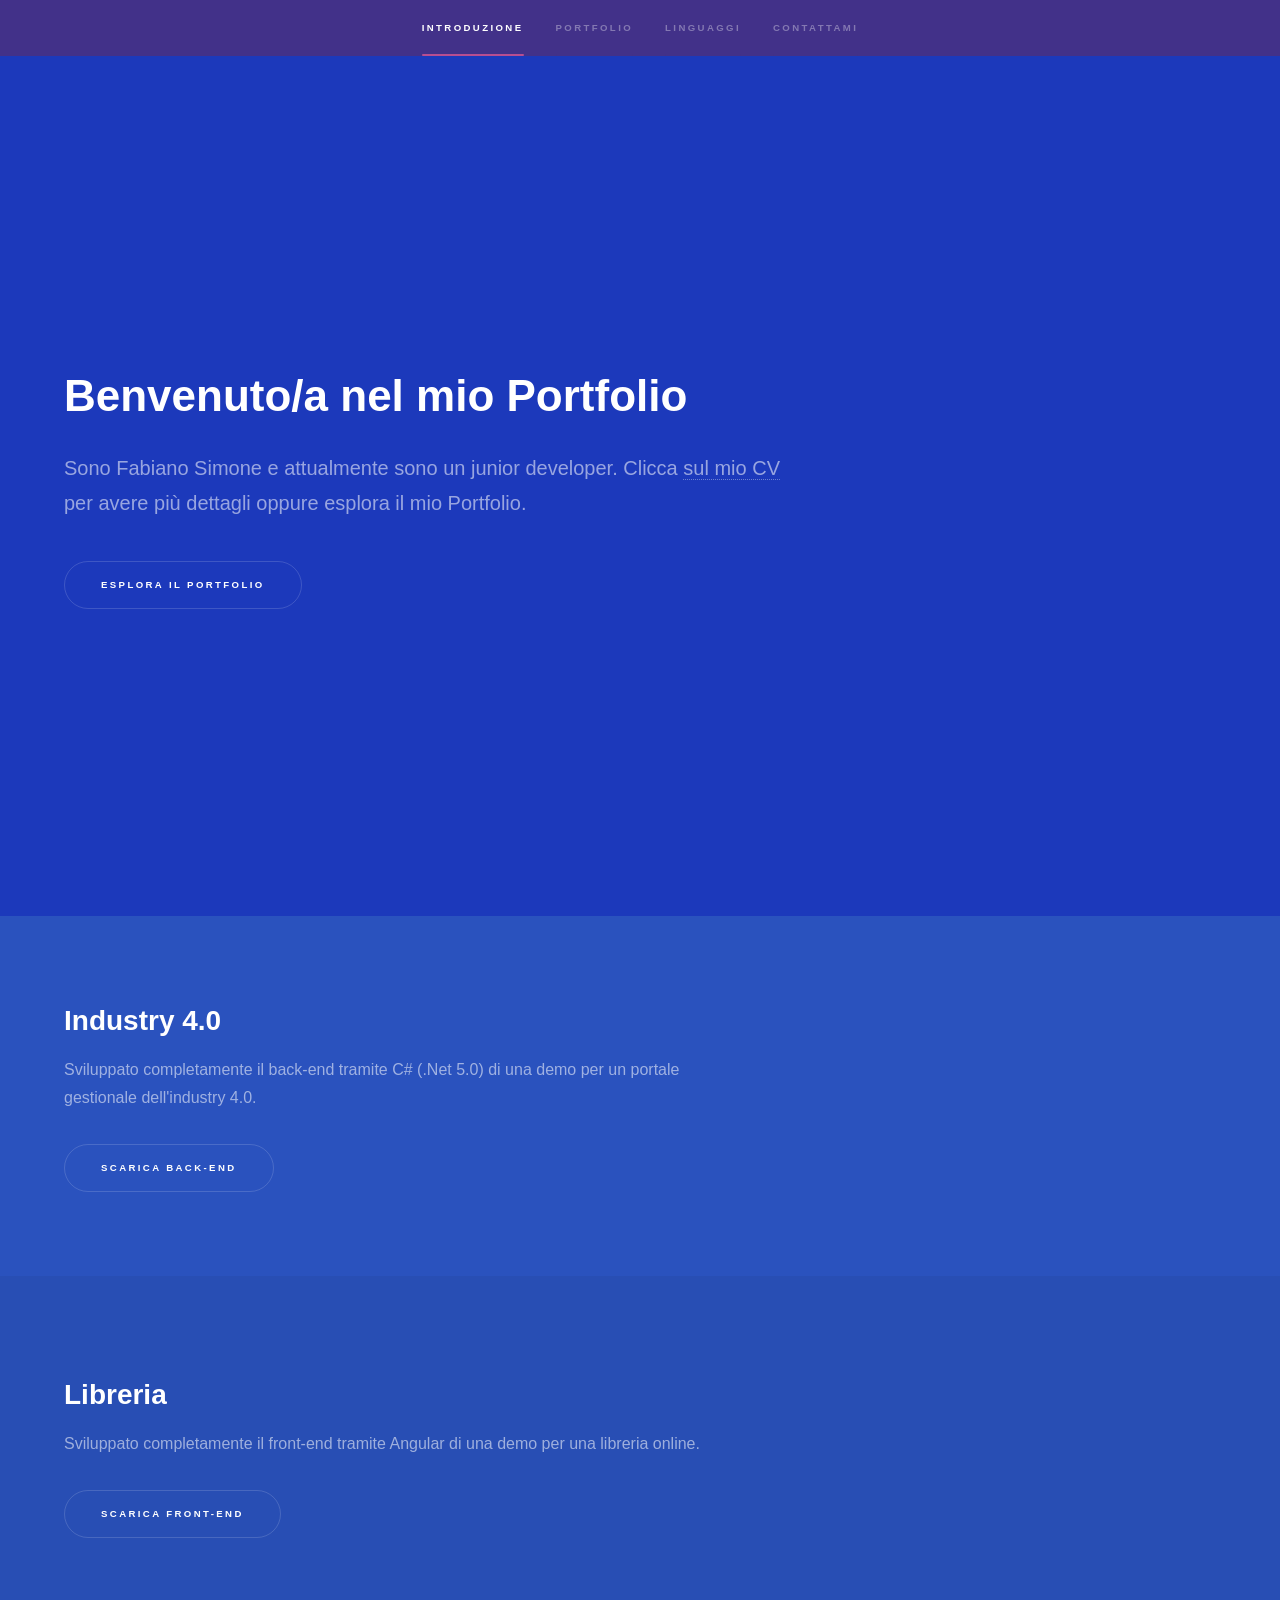
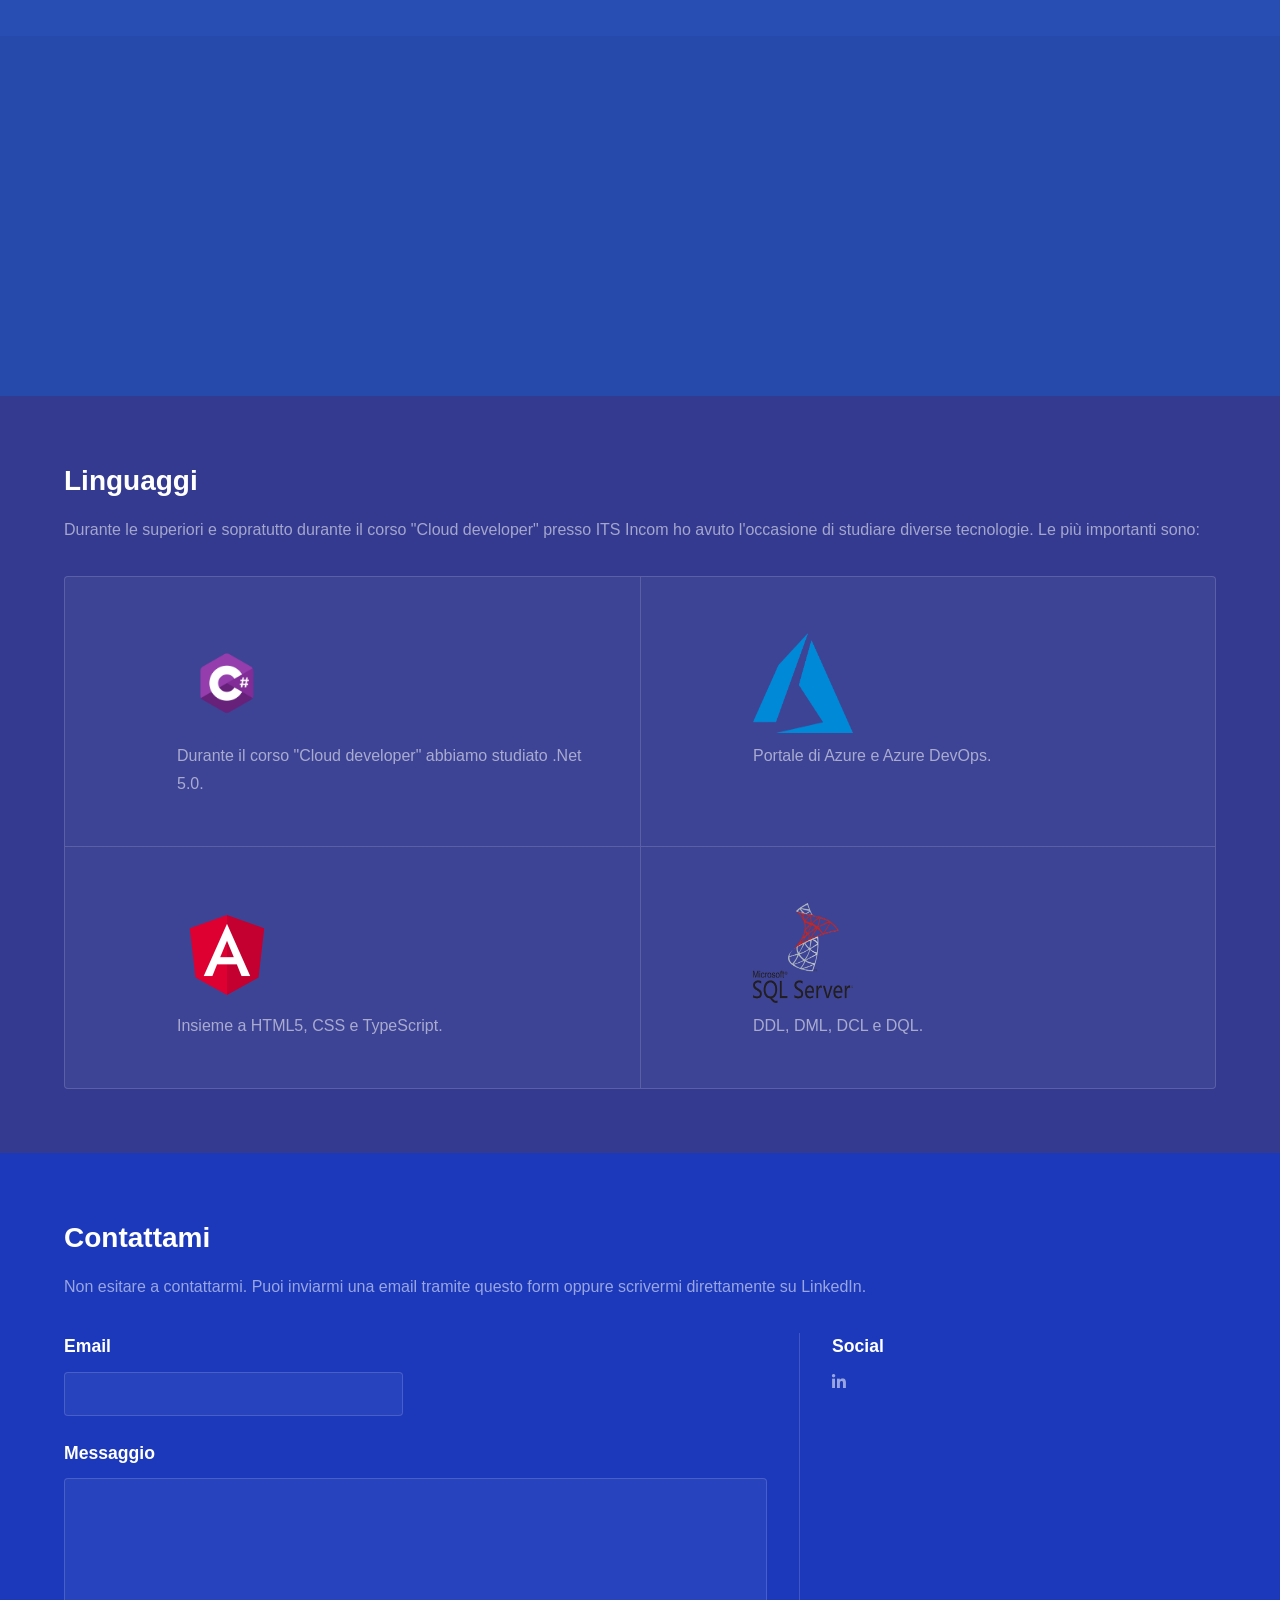
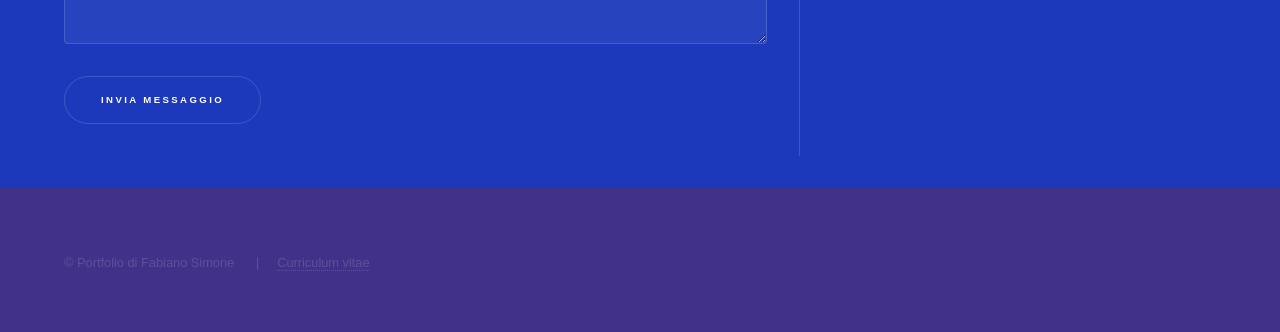
==== index.html @ 5aecdca7 "Caricati i progetti" ====
<!DOCTYPE HTML>

<html>
	<head>
		<title>Portfolio Fabiano Simone</title>
		<meta charset="utf-8" />
		<meta name="viewport" content="width=device-width, initial-scale=1, user-scalable=no" />
		<link rel="stylesheet" href="assets/css/main.css" />
		<noscript><link rel="stylesheet" href="assets/css/noscript.css" /></noscript>
	</head>
	<body class="is-preload">

		<!-- Sidebar -->
			<section id="sidebar">
				<div class="inner">
					<nav>
						<ul>
							<li><a href="#intro">Introduzione</a></li>
							<li><a href="#one">Portfolio</a></li>
							<li><a href="#two">Linguaggi</a></li>
							<li><a href="#three">Contattami</a></li>
						</ul>
					</nav>
				</div>
			</section>

		<!-- Wrapper -->
			<div id="wrapper">

				<!-- Intro -->
					<section id="intro" class="wrapper style1 fullscreen fade-up">
						<div class="inner">
							<h1>Benvenuto/a nel mio Portfolio</h1>
							<p> Sono Fabiano Simone e attualmente sono un junior developer.
								Clicca  <a target="_blank" href="assets/documents/Curriculum vitae - Portfolio.pdf">sul mio CV</a><br />
							per avere più dettagli oppure esplora il mio Portfolio.</p>
							<ul class="actions">
								<li><a href="#one" class="button scrolly">Esplora il Portfolio</a></li>
							</ul>
						</div>
					</section>

				<!-- One -->
					<section id="one" class="wrapper style2 spotlights">
						<section>
						 <!-- 	<a href="#" class="image"><img src="images/pic01.jpg" alt="" data-position="center center" /></a>  -->
							<div class="content">
								<div class="inner">
									<h2>Industry 4.0</h2>
									<p>Sviluppato completamente il back-end tramite C# (.Net 5.0) di una demo per un portale gestionale dell'industry 4.0.</p>
									<ul class="actions">
										<li><a href="assets/projects/Industry 4.0 - BE.zip" class="button">Scarica back-end</a></li>
									</ul>
								</div>
							</div>
						</section>

						<section>
						
							<div class="content">
								<div class="inner">
									<h2>Libreria</h2>
									<p>Sviluppato completamente il front-end tramite Angular di una demo per una libreria online.</p>
									<ul class="actions">
										<li><a href="assets/projects/Libreria 2.0 FE.zip" class="button">Scarica front-end</a></li>
									</ul>
								</div>
							</div>
						</section>

						<section>
							
							<div class="content">
								<div class="inner">
									<h2>Autoscuola Bussola</h2>
									<p>Sviluppato l'intera demo (full stack) di una autoscuola tramite: SQL Server, C# (.Net 5.0) e Angular. </p>
									<ul class="actions">
										<li><a href="assets/projects/Video - Autoscuola.mp4" class="button">Guarda il video</a></li>
									</ul>
								</div>
							</div>
						</section>
						
						<!-- Aggiungi section -->
					</section>

				<!-- Two -->
					<section id="two" class="wrapper style3 fade-up">
						<div class="inner">
							<h2>Linguaggi</h2>
							<p>Durante le superiori e sopratutto durante il corso "Cloud developer" presso ITS Incom ho avuto l'occasione di studiare diverse tecnologie. Le più importanti sono:</p>
							<div class="features">
								<section>
									<img src="images/C-sharp.png" alt="" data-position="center center" />
									<p>Durante il corso "Cloud developer" abbiamo studiato .Net 5.0.</p>
								</section>
								<section>
									<img src="images/Azure.png" alt="" data-position="center center" />
									<p>Portale di Azure e Azure DevOps.</p>
								</section>
								<section>
									<img src="images/Angular.png" alt="" data-position="center center" />
									<p>Insieme a HTML5, CSS e TypeScript.</p>
								</section>
								<section>
									<img src="images/SQL Server.png" alt="" data-position="center center" />
									<p>DDL, DML, DCL e DQL.</p>
								</section>
							
							
							</div>
							
						</div>
					</section>

				<!-- Three -->
					<section id="three" class="wrapper style1 fade-up">
						<div class="inner">
							<h2>Contattami</h2>
							<p>Non esitare a contattarmi. Puoi inviarmi una email tramite questo form oppure scrivermi direttamente su LinkedIn.</p>
							<div class="split style1">
								<section>
									<form action="https://formspree.io/f/mwkyjakj"
									method="POST">
										<div class="fields">
											<div class="field half">
												<label for="email">Email</label>
												<input type="email" name="email" id="email" />
											</div>
											<div class="field">
												<label for="message">Messaggio</label>
												<textarea name="message" id="message" rows="5"></textarea>
											</div>
										</div>
										

										<button type="submit">Invia messaggio</button>
									</form>
								</section>
								<section>
									<ul class="contact">
										
									<!--

											<li>
											<h3>Email</h3>
											<a href="mailto:"></a>
										</li>
									-->
										
										<li>
											<h3>Social</h3>
											<ul class="icons">
												 
												<!-- <li><a href="#" class="icon brands fa-instagram"><span class="label">Instagram</span></a></li> -->
												<li><a target="_blank" href="https://www.linkedin.com/in/fabiano-simone/" class="icon brands fa-linkedin-in"><span class="label">LinkedIn</span></a></li>
											</ul>
										</li>
									</ul>
								</section>
							</div>
						</div>
					</section>

			</div>

		<!-- Footer -->
			<footer id="footer" class="wrapper style1-alt">
				<div class="inner">
					<ul class="menu">
						<li>&copy; Portfolio di Fabiano Simone</li>
						<li> <a target="_blank" href="assets/documents/Curriculum vitae - Portfolio.pdf">Curriculum vitae</a> </li>
					</ul>
				</div>
			</footer>

		<!-- Scripts -->
			<script src="assets/js/jquery.min.js"></script>
			<script src="assets/js/jquery.scrollex.min.js"></script>
			<script src="assets/js/jquery.scrolly.min.js"></script>
			<script src="assets/js/browser.min.js"></script>
			<script src="assets/js/breakpoints.min.js"></script>
			<script src="assets/js/util.js"></script>
			<script src="assets/js/main.js"></script>

	</body>
</html>
---- assets/css/main.css ----
@import url(fontawesome-all.min.css);


img{
	width: 100px;
	height: 100px;
}

html, body, div, span, applet, object,
iframe, h1, h2, h3, h4, h5, h6, p, blockquote,
pre, a, abbr, acronym, address, big, cite,
code, del, dfn, em, img, ins, kbd, q, s, samp,
small, strike, strong, sub, sup, tt, var, b,
u, i, center, dl, dt, dd, ol, ul, li, fieldset,
form, label, legend, table, caption, tbody,
tfoot, thead, tr, th, td, article, aside,
canvas, details, embed, figure, figcaption,
footer, header, hgroup, menu, nav, output, ruby,
section, summary, time, mark, audio, video {
	margin: 0;
	padding: 0;
	border: 0;
	font-size: 100%;
	font: inherit;
	vertical-align: baseline;}

article, aside, details, figcaption, figure,
footer, header, hgroup, menu, nav, section {
	display: block;}

body {
	line-height: 1;
}

ol, ul {
	list-style: none;
}

blockquote, q {
	quotes: none;
}

	blockquote:before, blockquote:after, q:before, q:after {
		content: '';
		content: none;
	}

table {
	border-collapse: collapse;
	border-spacing: 0;
}

body {
	-webkit-text-size-adjust: none;
}

mark {
	background-color: transparent;
	color: inherit;
}

input::-moz-focus-inner {
	border: 0;
	padding: 0;
}

input, select, textarea {
	-moz-appearance: none;
	-webkit-appearance: none;
	-ms-appearance: none;
	appearance: none;
}

/* Basic */

	@-ms-viewport {
		width: device-width;
	}

	body {
		-ms-overflow-style: scrollbar;
	}

	@media screen and (max-width: 480px) {

		html, body {
			min-width: 320px;
		}

	}

	html {
		box-sizing: border-box;
	}

	*, *:before, *:after {
		box-sizing: inherit;
	}

	body {
		background: #312450;
	}

		body.is-preload *, body.is-preload *:before, body.is-preload *:after {
			-moz-animation: none !important;
			-webkit-animation: none !important;
			-ms-animation: none !important;
			animation: none !important;
			-moz-transition: none !important;
			-webkit-transition: none !important;
			-ms-transition: none !important;
			transition: none !important;
		}

/* Type */

	body, input, select, textarea {
		color: rgba(255, 255, 255, 0.55);
		font-family: Arial, Helvetica, sans-serif;
		font-size: 16.5pt;
		font-weight: normal;
		line-height: 1.75;
	}

		@media screen and (max-width: 1680px) {

			body, input, select, textarea {
				font-size: 13pt;
			}

		}

		@media screen and (max-width: 1280px) {

			body, input, select, textarea {
				font-size: 12pt;
			}

		}

		@media screen and (max-width: 360px) {

			body, input, select, textarea {
				font-size: 11pt;
			}

		}

	a {
		-moz-transition: color 0.2s ease, border-bottom-color 0.2s ease;
		-webkit-transition: color 0.2s ease, border-bottom-color 0.2s ease;
		-ms-transition: color 0.2s ease, border-bottom-color 0.2s ease;
		transition: color 0.2s ease, border-bottom-color 0.2s ease;
		border-bottom: dotted 1px rgba(255, 255, 255, 0.35);
		color: inherit;
		text-decoration: none;
	}

		a:hover {
			border-bottom-color: transparent;
			color: #ffffff;
		}

	strong, b {
		color: #ffffff;
		font-weight: bold;
	}

	em, i {
		font-style: italic;
	}

	p {
		margin: 0 0 2em 0;
	}

	h1, h2, h3, h4, h5, h6 {
		color: #ffffff;
		font-weight: bold;
		line-height: 1.5;
		margin: 0 0 0.5em 0;
	}

		h1 a, h2 a, h3 a, h4 a, h5 a, h6 a {
			color: inherit;
			text-decoration: none;
		}

	h1 {
		font-size: 2.75em;
	}

		h1.major {
			margin: 0 0 1.3em 0;
			position: relative;
			padding-bottom: 0.35em;
		}

			h1.major:after {
				background-image: -moz-linear-gradient(to right, #5e42a6, #b74e91);
				background-image: -webkit-linear-gradient(to right, #5e42a6, #b74e91);
				background-image: -ms-linear-gradient(to right, #5e42a6, #b74e91);
				background-image: linear-gradient(to right, #5e42a6, #b74e91);
				-moz-transition: max-width 0.2s ease;
				-webkit-transition: max-width 0.2s ease;
				-ms-transition: max-width 0.2s ease;
				transition: max-width 0.2s ease;
				border-radius: 0.2em;
				bottom: 0;
				content: '';
				height: 0.05em;
				position: absolute;
				right: 0;
				width: 100%;
			}

	h2 {
		font-size: 1.75em;
	}

	h3 {
		font-size: 1.1em;
	}

	h4 {
		font-size: 1em;
	}

	h5 {
		font-size: 0.8em;
	}

	h6 {
		font-size: 0.6em;
	}

	@media screen and (max-width: 736px) {

		h1 {
			font-size: 2em;
		}

		h2 {
			font-size: 1.25em;
		}

		h3 {
			font-size: 1em;
		}

		h4 {
			font-size: 0.8em;
		}

		h5 {
			font-size: 0.6em;
		}

		h6 {
			font-size: 0.6em;
		}

	}

	sub {
		font-size: 0.8em;
		position: relative;
		top: 0.5em;
	}

	sup {
		font-size: 0.8em;
		position: relative;
		top: -0.5em;
	}

	blockquote {
		border-left: solid 4px rgba(255, 255, 255, 0.15);
		font-style: italic;
		margin: 0 0 2em 0;
		padding: 0.5em 0 0.5em 2em;
	}

	code {
		background: rgba(255, 255, 255, 0.05);
		border-radius: 0.25em;
		border: solid 1px rgba(255, 255, 255, 0.15);
		font-family: "Courier New", monospace;
		font-size: 0.9em;
		margin: 0 0.25em;
		padding: 0.25em 0.65em;
	}

	pre {
		-webkit-overflow-scrolling: touch;
		font-family: "Courier New", monospace;
		font-size: 0.9em;
		margin: 0 0 2em 0;
	}

		pre code {
			display: block;
			line-height: 1.75em;
			padding: 1em 1.5em;
			overflow-x: auto;
		}

	hr {
		border: 0;
		border-bottom: solid 1px rgba(255, 255, 255, 0.15);
		margin: 2em 0;
	}

		hr.major {
			margin: 3em 0;
		}

	.align-left {
		text-align: left;
	}

	.align-center {
		text-align: center;
	}

	.align-right {
		text-align: right;
	}

/* Row */

	.row {
		display: flex;
		flex-wrap: wrap;
		box-sizing: border-box;
		align-items: stretch;
	}

		.row > * {
			box-sizing: border-box;
		}

		.row.gtr-uniform > * > :last-child {
			margin-bottom: 0;
		}

		.row.aln-left {
			justify-content: flex-start;
		}

		.row.aln-center {
			justify-content: center;
		}

		.row.aln-right {
			justify-content: flex-end;
		}

		.row.aln-top {
			align-items: flex-start;
		}

		.row.aln-middle {
			align-items: center;
		}

		.row.aln-bottom {
			align-items: flex-end;
		}

		.row > .imp {
			order: -1;
		}

		.row > .col-1 {
			width: 8.33333%;
		}

		.row > .off-1 {
			margin-left: 8.33333%;
		}

		.row > .col-2 {
			width: 16.66667%;
		}

		.row > .off-2 {
			margin-left: 16.66667%;
		}

		.row > .col-3 {
			width: 25%;
		}

		.row > .off-3 {
			margin-left: 25%;
		}

		.row > .col-4 {
			width: 33.33333%;
		}

		.row > .off-4 {
			margin-left: 33.33333%;
		}

		.row > .col-5 {
			width: 41.66667%;
		}

		.row > .off-5 {
			margin-left: 41.66667%;
		}

		.row > .col-6 {
			width: 50%;
		}

		.row > .off-6 {
			margin-left: 50%;
		}

		.row > .col-7 {
			width: 58.33333%;
		}

		.row > .off-7 {
			margin-left: 58.33333%;
		}

		.row > .col-8 {
			width: 66.66667%;
		}

		.row > .off-8 {
			margin-left: 66.66667%;
		}

		.row > .col-9 {
			width: 75%;
		}

		.row > .off-9 {
			margin-left: 75%;
		}

		.row > .col-10 {
			width: 83.33333%;
		}

		.row > .off-10 {
			margin-left: 83.33333%;
		}

		.row > .col-11 {
			width: 91.66667%;
		}

		.row > .off-11 {
			margin-left: 91.66667%;
		}

		.row > .col-12 {
			width: 100%;
		}

		.row > .off-12 {
			margin-left: 100%;
		}

		.row.gtr-0 {
			margin-top: 0;
			margin-left: 0em;
		}

			.row.gtr-0 > * {
				padding: 0 0 0 0em;
			}

			.row.gtr-0.gtr-uniform {
				margin-top: 0em;
			}

				.row.gtr-0.gtr-uniform > * {
					padding-top: 0em;
				}

		.row.gtr-25 {
			margin-top: 0;
			margin-left: -0.375em;
		}

			.row.gtr-25 > * {
				padding: 0 0 0 0.375em;
			}

			.row.gtr-25.gtr-uniform {
				margin-top: -0.375em;
			}

				.row.gtr-25.gtr-uniform > * {
					padding-top: 0.375em;
				}

		.row.gtr-50 {
			margin-top: 0;
			margin-left: -0.75em;
		}

			.row.gtr-50 > * {
				padding: 0 0 0 0.75em;
			}

			.row.gtr-50.gtr-uniform {
				margin-top: -0.75em;
			}

				.row.gtr-50.gtr-uniform > * {
					padding-top: 0.75em;
				}

		.row {
			margin-top: 0;
			margin-left: -1.5em;
		}

			.row > * {
				padding: 0 0 0 1.5em;
			}

			.row.gtr-uniform {
				margin-top: -1.5em;
			}

				.row.gtr-uniform > * {
					padding-top: 1.5em;
				}

		.row.gtr-150 {
			margin-top: 0;
			margin-left: -2.25em;
		}

			.row.gtr-150 > * {
				padding: 0 0 0 2.25em;
			}

			.row.gtr-150.gtr-uniform {
				margin-top: -2.25em;
			}

				.row.gtr-150.gtr-uniform > * {
					padding-top: 2.25em;
				}

		.row.gtr-200 {
			margin-top: 0;
			margin-left: -3em;
		}

			.row.gtr-200 > * {
				padding: 0 0 0 3em;
			}

			.row.gtr-200.gtr-uniform {
				margin-top: -3em;
			}

				.row.gtr-200.gtr-uniform > * {
					padding-top: 3em;
				}

		@media screen and (max-width: 1680px) {

			.row {
				display: flex;
				flex-wrap: wrap;
				box-sizing: border-box;
				align-items: stretch;
			}

				.row > * {
					box-sizing: border-box;
				}

				.row.gtr-uniform > * > :last-child {
					margin-bottom: 0;
				}

				.row.aln-left {
					justify-content: flex-start;
				}

				.row.aln-center {
					justify-content: center;
				}

				.row.aln-right {
					justify-content: flex-end;
				}

				.row.aln-top {
					align-items: flex-start;
				}

				.row.aln-middle {
					align-items: center;
				}

				.row.aln-bottom {
					align-items: flex-end;
				}

				.row > .imp-xlarge {
					order: -1;
				}

				.row > .col-1-xlarge {
					width: 8.33333%;
				}

				.row > .off-1-xlarge {
					margin-left: 8.33333%;
				}

				.row > .col-2-xlarge {
					width: 16.66667%;
				}

				.row > .off-2-xlarge {
					margin-left: 16.66667%;
				}

				.row > .col-3-xlarge {
					width: 25%;
				}

				.row > .off-3-xlarge {
					margin-left: 25%;
				}

				.row > .col-4-xlarge {
					width: 33.33333%;
				}

				.row > .off-4-xlarge {
					margin-left: 33.33333%;
				}

				.row > .col-5-xlarge {
					width: 41.66667%;
				}

				.row > .off-5-xlarge {
					margin-left: 41.66667%;
				}

				.row > .col-6-xlarge {
					width: 50%;
				}

				.row > .off-6-xlarge {
					margin-left: 50%;
				}

				.row > .col-7-xlarge {
					width: 58.33333%;
				}

				.row > .off-7-xlarge {
					margin-left: 58.33333%;
				}

				.row > .col-8-xlarge {
					width: 66.66667%;
				}

				.row > .off-8-xlarge {
					margin-left: 66.66667%;
				}

				.row > .col-9-xlarge {
					width: 75%;
				}

				.row > .off-9-xlarge {
					margin-left: 75%;
				}

				.row > .col-10-xlarge {
					width: 83.33333%;
				}

				.row > .off-10-xlarge {
					margin-left: 83.33333%;
				}

				.row > .col-11-xlarge {
					width: 91.66667%;
				}

				.row > .off-11-xlarge {
					margin-left: 91.66667%;
				}

				.row > .col-12-xlarge {
					width: 100%;
				}

				.row > .off-12-xlarge {
					margin-left: 100%;
				}

				.row.gtr-0 {
					margin-top: 0;
					margin-left: 0em;
				}

					.row.gtr-0 > * {
						padding: 0 0 0 0em;
					}

					.row.gtr-0.gtr-uniform {
						margin-top: 0em;
					}

						.row.gtr-0.gtr-uniform > * {
							padding-top: 0em;
						}

				.row.gtr-25 {
					margin-top: 0;
					margin-left: -0.375em;
				}

					.row.gtr-25 > * {
						padding: 0 0 0 0.375em;
					}

					.row.gtr-25.gtr-uniform {
						margin-top: -0.375em;
					}

						.row.gtr-25.gtr-uniform > * {
							padding-top: 0.375em;
						}

				.row.gtr-50 {
					margin-top: 0;
					margin-left: -0.75em;
				}

					.row.gtr-50 > * {
						padding: 0 0 0 0.75em;
					}

					.row.gtr-50.gtr-uniform {
						margin-top: -0.75em;
					}

						.row.gtr-50.gtr-uniform > * {
							padding-top: 0.75em;
						}

				.row {
					margin-top: 0;
					margin-left: -1.5em;
				}

					.row > * {
						padding: 0 0 0 1.5em;
					}

					.row.gtr-uniform {
						margin-top: -1.5em;
					}

						.row.gtr-uniform > * {
							padding-top: 1.5em;
						}

				.row.gtr-150 {
					margin-top: 0;
					margin-left: -2.25em;
				}

					.row.gtr-150 > * {
						padding: 0 0 0 2.25em;
					}

					.row.gtr-150.gtr-uniform {
						margin-top: -2.25em;
					}

						.row.gtr-150.gtr-uniform > * {
							padding-top: 2.25em;
						}

				.row.gtr-200 {
					margin-top: 0;
					margin-left: -3em;
				}

					.row.gtr-200 > * {
						padding: 0 0 0 3em;
					}

					.row.gtr-200.gtr-uniform {
						margin-top: -3em;
					}

						.row.gtr-200.gtr-uniform > * {
							padding-top: 3em;
						}

		}

		@media screen and (max-width: 1280px) {

			.row {
				display: flex;
				flex-wrap: wrap;
				box-sizing: border-box;
				align-items: stretch;
			}

				.row > * {
					box-sizing: border-box;
				}

				.row.gtr-uniform > * > :last-child {
					margin-bottom: 0;
				}

				.row.aln-left {
					justify-content: flex-start;
				}

				.row.aln-center {
					justify-content: center;
				}

				.row.aln-right {
					justify-content: flex-end;
				}

				.row.aln-top {
					align-items: flex-start;
				}

				.row.aln-middle {
					align-items: center;
				}

				.row.aln-bottom {
					align-items: flex-end;
				}

				.row > .imp-large {
					order: -1;
				}

				.row > .col-1-large {
					width: 8.33333%;
				}

				.row > .off-1-large {
					margin-left: 8.33333%;
				}

				.row > .col-2-large {
					width: 16.66667%;
				}

				.row > .off-2-large {
					margin-left: 16.66667%;
				}

				.row > .col-3-large {
					width: 25%;
				}

				.row > .off-3-large {
					margin-left: 25%;
				}

				.row > .col-4-large {
					width: 33.33333%;
				}

				.row > .off-4-large {
					margin-left: 33.33333%;
				}

				.row > .col-5-large {
					width: 41.66667%;
				}

				.row > .off-5-large {
					margin-left: 41.66667%;
				}

				.row > .col-6-large {
					width: 50%;
				}

				.row > .off-6-large {
					margin-left: 50%;
				}

				.row > .col-7-large {
					width: 58.33333%;
				}

				.row > .off-7-large {
					margin-left: 58.33333%;
				}

				.row > .col-8-large {
					width: 66.66667%;
				}

				.row > .off-8-large {
					margin-left: 66.66667%;
				}

				.row > .col-9-large {
					width: 75%;
				}

				.row > .off-9-large {
					margin-left: 75%;
				}

				.row > .col-10-large {
					width: 83.33333%;
				}

				.row > .off-10-large {
					margin-left: 83.33333%;
				}

				.row > .col-11-large {
					width: 91.66667%;
				}

				.row > .off-11-large {
					margin-left: 91.66667%;
				}

				.row > .col-12-large {
					width: 100%;
				}

				.row > .off-12-large {
					margin-left: 100%;
				}

				.row.gtr-0 {
					margin-top: 0;
					margin-left: 0em;
				}

					.row.gtr-0 > * {
						padding: 0 0 0 0em;
					}

					.row.gtr-0.gtr-uniform {
						margin-top: 0em;
					}

						.row.gtr-0.gtr-uniform > * {
							padding-top: 0em;
						}

				.row.gtr-25 {
					margin-top: 0;
					margin-left: -0.375em;
				}

					.row.gtr-25 > * {
						padding: 0 0 0 0.375em;
					}

					.row.gtr-25.gtr-uniform {
						margin-top: -0.375em;
					}

						.row.gtr-25.gtr-uniform > * {
							padding-top: 0.375em;
						}

				.row.gtr-50 {
					margin-top: 0;
					margin-left: -0.75em;
				}

					.row.gtr-50 > * {
						padding: 0 0 0 0.75em;
					}

					.row.gtr-50.gtr-uniform {
						margin-top: -0.75em;
					}

						.row.gtr-50.gtr-uniform > * {
							padding-top: 0.75em;
						}

				.row {
					margin-top: 0;
					margin-left: -1.5em;
				}

					.row > * {
						padding: 0 0 0 1.5em;
					}

					.row.gtr-uniform {
						margin-top: -1.5em;
					}

						.row.gtr-uniform > * {
							padding-top: 1.5em;
						}

				.row.gtr-150 {
					margin-top: 0;
					margin-left: -2.25em;
				}

					.row.gtr-150 > * {
						padding: 0 0 0 2.25em;
					}

					.row.gtr-150.gtr-uniform {
						margin-top: -2.25em;
					}

						.row.gtr-150.gtr-uniform > * {
							padding-top: 2.25em;
						}

				.row.gtr-200 {
					margin-top: 0;
					margin-left: -3em;
				}

					.row.gtr-200 > * {
						padding: 0 0 0 3em;
					}

					.row.gtr-200.gtr-uniform {
						margin-top: -3em;
					}

						.row.gtr-200.gtr-uniform > * {
							padding-top: 3em;
						}

		}

		@media screen and (max-width: 980px) {

			.row {
				display: flex;
				flex-wrap: wrap;
				box-sizing: border-box;
				align-items: stretch;
			}

				.row > * {
					box-sizing: border-box;
				}

				.row.gtr-uniform > * > :last-child {
					margin-bottom: 0;
				}

				.row.aln-left {
					justify-content: flex-start;
				}

				.row.aln-center {
					justify-content: center;
				}

				.row.aln-right {
					justify-content: flex-end;
				}

				.row.aln-top {
					align-items: flex-start;
				}

				.row.aln-middle {
					align-items: center;
				}

				.row.aln-bottom {
					align-items: flex-end;
				}

				.row > .imp-medium {
					order: -1;
				}

				.row > .col-1-medium {
					width: 8.33333%;
				}

				.row > .off-1-medium {
					margin-left: 8.33333%;
				}

				.row > .col-2-medium {
					width: 16.66667%;
				}

				.row > .off-2-medium {
					margin-left: 16.66667%;
				}

				.row > .col-3-medium {
					width: 25%;
				}

				.row > .off-3-medium {
					margin-left: 25%;
				}

				.row > .col-4-medium {
					width: 33.33333%;
				}

				.row > .off-4-medium {
					margin-left: 33.33333%;
				}

				.row > .col-5-medium {
					width: 41.66667%;
				}

				.row > .off-5-medium {
					margin-left: 41.66667%;
				}

				.row > .col-6-medium {
					width: 50%;
				}

				.row > .off-6-medium {
					margin-left: 50%;
				}

				.row > .col-7-medium {
					width: 58.33333%;
				}

				.row > .off-7-medium {
					margin-left: 58.33333%;
				}

				.row > .col-8-medium {
					width: 66.66667%;
				}

				.row > .off-8-medium {
					margin-left: 66.66667%;
				}

				.row > .col-9-medium {
					width: 75%;
				}

				.row > .off-9-medium {
					margin-left: 75%;
				}

				.row > .col-10-medium {
					width: 83.33333%;
				}

				.row > .off-10-medium {
					margin-left: 83.33333%;
				}

				.row > .col-11-medium {
					width: 91.66667%;
				}

				.row > .off-11-medium {
					margin-left: 91.66667%;
				}

				.row > .col-12-medium {
					width: 100%;
				}

				.row > .off-12-medium {
					margin-left: 100%;
				}

				.row.gtr-0 {
					margin-top: 0;
					margin-left: 0em;
				}

					.row.gtr-0 > * {
						padding: 0 0 0 0em;
					}

					.row.gtr-0.gtr-uniform {
						margin-top: 0em;
					}

						.row.gtr-0.gtr-uniform > * {
							padding-top: 0em;
						}

				.row.gtr-25 {
					margin-top: 0;
					margin-left: -0.375em;
				}

					.row.gtr-25 > * {
						padding: 0 0 0 0.375em;
					}

					.row.gtr-25.gtr-uniform {
						margin-top: -0.375em;
					}

						.row.gtr-25.gtr-uniform > * {
							padding-top: 0.375em;
						}

				.row.gtr-50 {
					margin-top: 0;
					margin-left: -0.75em;
				}

					.row.gtr-50 > * {
						padding: 0 0 0 0.75em;
					}

					.row.gtr-50.gtr-uniform {
						margin-top: -0.75em;
					}

						.row.gtr-50.gtr-uniform > * {
							padding-top: 0.75em;
						}

				.row {
					margin-top: 0;
					margin-left: -1.5em;
				}

					.row > * {
						padding: 0 0 0 1.5em;
					}

					.row.gtr-uniform {
						margin-top: -1.5em;
					}

						.row.gtr-uniform > * {
							padding-top: 1.5em;
						}

				.row.gtr-150 {
					margin-top: 0;
					margin-left: -2.25em;
				}

					.row.gtr-150 > * {
						padding: 0 0 0 2.25em;
					}

					.row.gtr-150.gtr-uniform {
						margin-top: -2.25em;
					}

						.row.gtr-150.gtr-uniform > * {
							padding-top: 2.25em;
						}

				.row.gtr-200 {
					margin-top: 0;
					margin-left: -3em;
				}

					.row.gtr-200 > * {
						padding: 0 0 0 3em;
					}

					.row.gtr-200.gtr-uniform {
						margin-top: -3em;
					}

						.row.gtr-200.gtr-uniform > * {
							padding-top: 3em;
						}

		}

		@media screen and (max-width: 736px) {

			.row {
				display: flex;
				flex-wrap: wrap;
				box-sizing: border-box;
				align-items: stretch;
			}

				.row > * {
					box-sizing: border-box;
				}

				.row.gtr-uniform > * > :last-child {
					margin-bottom: 0;
				}

				.row.aln-left {
					justify-content: flex-start;
				}

				.row.aln-center {
					justify-content: center;
				}

				.row.aln-right {
					justify-content: flex-end;
				}

				.row.aln-top {
					align-items: flex-start;
				}

				.row.aln-middle {
					align-items: center;
				}

				.row.aln-bottom {
					align-items: flex-end;
				}

				.row > .imp-small {
					order: -1;
				}

				.row > .col-1-small {
					width: 8.33333%;
				}

				.row > .off-1-small {
					margin-left: 8.33333%;
				}

				.row > .col-2-small {
					width: 16.66667%;
				}

				.row > .off-2-small {
					margin-left: 16.66667%;
				}

				.row > .col-3-small {
					width: 25%;
				}

				.row > .off-3-small {
					margin-left: 25%;
				}

				.row > .col-4-small {
					width: 33.33333%;
				}

				.row > .off-4-small {
					margin-left: 33.33333%;
				}

				.row > .col-5-small {
					width: 41.66667%;
				}

				.row > .off-5-small {
					margin-left: 41.66667%;
				}

				.row > .col-6-small {
					width: 50%;
				}

				.row > .off-6-small {
					margin-left: 50%;
				}

				.row > .col-7-small {
					width: 58.33333%;
				}

				.row > .off-7-small {
					margin-left: 58.33333%;
				}

				.row > .col-8-small {
					width: 66.66667%;
				}

				.row > .off-8-small {
					margin-left: 66.66667%;
				}

				.row > .col-9-small {
					width: 75%;
				}

				.row > .off-9-small {
					margin-left: 75%;
				}

				.row > .col-10-small {
					width: 83.33333%;
				}

				.row > .off-10-small {
					margin-left: 83.33333%;
				}

				.row > .col-11-small {
					width: 91.66667%;
				}

				.row > .off-11-small {
					margin-left: 91.66667%;
				}

				.row > .col-12-small {
					width: 100%;
				}

				.row > .off-12-small {
					margin-left: 100%;
				}

				.row.gtr-0 {
					margin-top: 0;
					margin-left: 0em;
				}

					.row.gtr-0 > * {
						padding: 0 0 0 0em;
					}

					.row.gtr-0.gtr-uniform {
						margin-top: 0em;
					}

						.row.gtr-0.gtr-uniform > * {
							padding-top: 0em;
						}

				.row.gtr-25 {
					margin-top: 0;
					margin-left: -0.375em;
				}

					.row.gtr-25 > * {
						padding: 0 0 0 0.375em;
					}

					.row.gtr-25.gtr-uniform {
						margin-top: -0.375em;
					}

						.row.gtr-25.gtr-uniform > * {
							padding-top: 0.375em;
						}

				.row.gtr-50 {
					margin-top: 0;
					margin-left: -0.75em;
				}

					.row.gtr-50 > * {
						padding: 0 0 0 0.75em;
					}

					.row.gtr-50.gtr-uniform {
						margin-top: -0.75em;
					}

						.row.gtr-50.gtr-uniform > * {
							padding-top: 0.75em;
						}

				.row {
					margin-top: 0;
					margin-left: -1.5em;
				}

					.row > * {
						padding: 0 0 0 1.5em;
					}

					.row.gtr-uniform {
						margin-top: -1.5em;
					}

						.row.gtr-uniform > * {
							padding-top: 1.5em;
						}

				.row.gtr-150 {
					margin-top: 0;
					margin-left: -2.25em;
				}

					.row.gtr-150 > * {
						padding: 0 0 0 2.25em;
					}

					.row.gtr-150.gtr-uniform {
						margin-top: -2.25em;
					}

						.row.gtr-150.gtr-uniform > * {
							padding-top: 2.25em;
						}

				.row.gtr-200 {
					margin-top: 0;
					margin-left: -3em;
				}

					.row.gtr-200 > * {
						padding: 0 0 0 3em;
					}

					.row.gtr-200.gtr-uniform {
						margin-top: -3em;
					}

						.row.gtr-200.gtr-uniform > * {
							padding-top: 3em;
						}

		}

		@media screen and (max-width: 480px) {

			.row {
				display: flex;
				flex-wrap: wrap;
				box-sizing: border-box;
				align-items: stretch;
			}

				.row > * {
					box-sizing: border-box;
				}

				.row.gtr-uniform > * > :last-child {
					margin-bottom: 0;
				}

				.row.aln-left {
					justify-content: flex-start;
				}

				.row.aln-center {
					justify-content: center;
				}

				.row.aln-right {
					justify-content: flex-end;
				}

				.row.aln-top {
					align-items: flex-start;
				}

				.row.aln-middle {
					align-items: center;
				}

				.row.aln-bottom {
					align-items: flex-end;
				}

				.row > .imp-xsmall {
					order: -1;
				}

				.row > .col-1-xsmall {
					width: 8.33333%;
				}

				.row > .off-1-xsmall {
					margin-left: 8.33333%;
				}

				.row > .col-2-xsmall {
					width: 16.66667%;
				}

				.row > .off-2-xsmall {
					margin-left: 16.66667%;
				}

				.row > .col-3-xsmall {
					width: 25%;
				}

				.row > .off-3-xsmall {
					margin-left: 25%;
				}

				.row > .col-4-xsmall {
					width: 33.33333%;
				}

				.row > .off-4-xsmall {
					margin-left: 33.33333%;
				}

				.row > .col-5-xsmall {
					width: 41.66667%;
				}

				.row > .off-5-xsmall {
					margin-left: 41.66667%;
				}

				.row > .col-6-xsmall {
					width: 50%;
				}

				.row > .off-6-xsmall {
					margin-left: 50%;
				}

				.row > .col-7-xsmall {
					width: 58.33333%;
				}

				.row > .off-7-xsmall {
					margin-left: 58.33333%;
				}

				.row > .col-8-xsmall {
					width: 66.66667%;
				}

				.row > .off-8-xsmall {
					margin-left: 66.66667%;
				}

				.row > .col-9-xsmall {
					width: 75%;
				}

				.row > .off-9-xsmall {
					margin-left: 75%;
				}

				.row > .col-10-xsmall {
					width: 83.33333%;
				}

				.row > .off-10-xsmall {
					margin-left: 83.33333%;
				}

				.row > .col-11-xsmall {
					width: 91.66667%;
				}

				.row > .off-11-xsmall {
					margin-left: 91.66667%;
				}

				.row > .col-12-xsmall {
					width: 100%;
				}

				.row > .off-12-xsmall {
					margin-left: 100%;
				}

				.row.gtr-0 {
					margin-top: 0;
					margin-left: 0em;
				}

					.row.gtr-0 > * {
						padding: 0 0 0 0em;
					}

					.row.gtr-0.gtr-uniform {
						margin-top: 0em;
					}

						.row.gtr-0.gtr-uniform > * {
							padding-top: 0em;
						}

				.row.gtr-25 {
					margin-top: 0;
					margin-left: -0.375em;
				}

					.row.gtr-25 > * {
						padding: 0 0 0 0.375em;
					}

					.row.gtr-25.gtr-uniform {
						margin-top: -0.375em;
					}

						.row.gtr-25.gtr-uniform > * {
							padding-top: 0.375em;
						}

				.row.gtr-50 {
					margin-top: 0;
					margin-left: -0.75em;
				}

					.row.gtr-50 > * {
						padding: 0 0 0 0.75em;
					}

					.row.gtr-50.gtr-uniform {
						margin-top: -0.75em;
					}

						.row.gtr-50.gtr-uniform > * {
							padding-top: 0.75em;
						}

				.row {
					margin-top: 0;
					margin-left: -1.5em;
				}

					.row > * {
						padding: 0 0 0 1.5em;
					}

					.row.gtr-uniform {
						margin-top: -1.5em;
					}

						.row.gtr-uniform > * {
							padding-top: 1.5em;
						}

				.row.gtr-150 {
					margin-top: 0;
					margin-left: -2.25em;
				}

					.row.gtr-150 > * {
						padding: 0 0 0 2.25em;
					}

					.row.gtr-150.gtr-uniform {
						margin-top: -2.25em;
					}

						.row.gtr-150.gtr-uniform > * {
							padding-top: 2.25em;
						}

				.row.gtr-200 {
					margin-top: 0;
					margin-left: -3em;
				}

					.row.gtr-200 > * {
						padding: 0 0 0 3em;
					}

					.row.gtr-200.gtr-uniform {
						margin-top: -3em;
					}

						.row.gtr-200.gtr-uniform > * {
							padding-top: 3em;
						}

		}

/* Box */

	.box {
		border-radius: 0.25em;
		border: solid 1px rgba(255, 255, 255, 0.15);
		margin-bottom: 2em;
		padding: 1.5em;
	}

		.box > :last-child,
		.box > :last-child > :last-child,
		.box > :last-child > :last-child > :last-child {
			margin-bottom: 0;
		}

		.box.alt {
			border: 0;
			border-radius: 0;
			padding: 0;
		}

/* Button */

	input[type="submit"],
	input[type="reset"],
	input[type="button"],
	button,
	.button {
		-moz-appearance: none;
		-webkit-appearance: none;
		-ms-appearance: none;
		appearance: none;
		-moz-transition: border-color 0.2s ease;
		-webkit-transition: border-color 0.2s ease;
		-ms-transition: border-color 0.2s ease;
		transition: border-color 0.2s ease;
		background-color: transparent;
		border: solid 1px !important;
		border-color: rgba(255, 255, 255, 0.15) !important;
		border-radius: 3em;
		color: #ffffff !important;
		cursor: pointer;
		display: inline-block;
		font-size: 0.6em;
		font-weight: bold;
		height: calc(4.75em + 2px);
		letter-spacing: 0.25em;
		line-height: 4.75em;
		outline: 0;
		padding: 0 3.75em;
		position: relative;
		text-align: center;
		text-decoration: none;
		text-transform: uppercase;
		white-space: nowrap;
	}

		input[type="submit"]:after,
		input[type="reset"]:after,
		input[type="button"]:after,
		button:after,
		.button:after {
			-moz-transform: scale(0.25);
			-webkit-transform: scale(0.25);
			-ms-transform: scale(0.25);
			transform: scale(0.25);
			pointer-events: none;
			-moz-transition: opacity 0.2s ease, -moz-transform 0.2s ease;
			-webkit-transition: opacity 0.2s ease, -webkit-transform 0.2s ease;
			-ms-transition: opacity 0.2s ease, -ms-transform 0.2s ease;
			transition: opacity 0.2s ease, transform 0.2s ease;
			background: #ffffff;
			border-radius: 3em;
			content: '';
			height: 100%;
			left: 0;
			opacity: 0;
			position: absolute;
			top: 0;
			width: 100%;
		}

		input[type="submit"].icon:before,
		input[type="reset"].icon:before,
		input[type="button"].icon:before,
		button.icon:before,
		.button.icon:before {
			margin-right: 0.75em;
		}

		input[type="submit"].fit,
		input[type="reset"].fit,
		input[type="button"].fit,
		button.fit,
		.button.fit {
			width: 100%;
		}

		input[type="submit"].small,
		input[type="reset"].small,
		input[type="button"].small,
		button.small,
		.button.small {
			font-size: 0.4em;
		}

		input[type="submit"].large,
		input[type="reset"].large,
		input[type="button"].large,
		button.large,
		.button.large {
			font-size: 0.8em;
		}

		input[type="submit"].primary,
		input[type="reset"].primary,
		input[type="button"].primary,
		button.primary,
		.button.primary {
			background-color: #ffffff;
			color: #312450 !important;
		}

			input[type="submit"].primary:after,
			input[type="reset"].primary:after,
			input[type="button"].primary:after,
			button.primary:after,
			.button.primary:after {
				display: none;
			}

		input[type="submit"].disabled, input[type="submit"]:disabled,
		input[type="reset"].disabled,
		input[type="reset"]:disabled,
		input[type="button"].disabled,
		input[type="button"]:disabled,
		button.disabled,
		button:disabled,
		.button.disabled,
		.button:disabled {
			cursor: default;
			opacity: 0.5;
			pointer-events: none;
		}

		input[type="submit"]:hover,
		input[type="reset"]:hover,
		input[type="button"]:hover,
		button:hover,
		.button:hover {
			border-color: rgba(255, 255, 255, 0.55) !important;
		}

			input[type="submit"]:hover:after,
			input[type="reset"]:hover:after,
			input[type="button"]:hover:after,
			button:hover:after,
			.button:hover:after {
				opacity: 0.05;
				-moz-transform: scale(1);
				-webkit-transform: scale(1);
				-ms-transform: scale(1);
				transform: scale(1);
			}

			input[type="submit"]:hover:active,
			input[type="reset"]:hover:active,
			input[type="button"]:hover:active,
			button:hover:active,
			.button:hover:active {
				border-color: #ffffff !important;
			}

				input[type="submit"]:hover:active:after,
				input[type="reset"]:hover:active:after,
				input[type="button"]:hover:active:after,
				button:hover:active:after,
				.button:hover:active:after {
					opacity: 0.1;
				}

/* Features */

	.features {
		display: -moz-flex;
		display: -webkit-flex;
		display: -ms-flex;
		display: flex;
		-moz-flex-wrap: wrap;
		-webkit-flex-wrap: wrap;
		-ms-flex-wrap: wrap;
		flex-wrap: wrap;
		border-radius: 0.25em;
		border: solid 1px rgba(255, 255, 255, 0.15);
		background: rgba(255, 255, 255, 0.05);
		margin: 0 0 2em 0;
	}

		.features section {
			padding: 3.5em 3em 1em 7em ;
			width: 50%;
			border-top: solid 1px rgba(255, 255, 255, 0.15);
			position: relative;
		}

			.features section:nth-child(-n + 2) {
				border-top-width: 0;
			}

			.features section:nth-child(2n) {
				border-left: solid 1px rgba(255, 255, 255, 0.15);
			}

			.features section .icon {
				-moz-transition: opacity 0.5s ease, -moz-transform 0.5s ease;
				-webkit-transition: opacity 0.5s ease, -webkit-transform 0.5s ease;
				-ms-transition: opacity 0.5s ease, -ms-transform 0.5s ease;
				transition: opacity 0.5s ease, transform 0.5s ease;
				-moz-transition-delay: 1s;
				-webkit-transition-delay: 1s;
				-ms-transition-delay: 1s;
				transition-delay: 1s;
				-moz-transform: scale(1);
				-webkit-transform: scale(1);
				-ms-transform: scale(1);
				transform: scale(1);
				position: absolute;
				left: 3em;
				top: 3em;
				opacity: 1;
			}

			.features section:nth-child(1) .icon {
				-moz-transition-delay: 0.15s;
				-webkit-transition-delay: 0.15s;
				-ms-transition-delay: 0.15s;
				transition-delay: 0.15s;
			}

			.features section:nth-child(2) .icon {
				-moz-transition-delay: 0.3s;
				-webkit-transition-delay: 0.3s;
				-ms-transition-delay: 0.3s;
				transition-delay: 0.3s;
			}

			.features section:nth-child(3) .icon {
				-moz-transition-delay: 0.45s;
				-webkit-transition-delay: 0.45s;
				-ms-transition-delay: 0.45s;
				transition-delay: 0.45s;
			}

			.features section:nth-child(4) .icon {
				-moz-transition-delay: 0.6s;
				-webkit-transition-delay: 0.6s;
				-ms-transition-delay: 0.6s;
				transition-delay: 0.6s;
			}

			.features section:nth-child(5) .icon {
				-moz-transition-delay: 0.75s;
				-webkit-transition-delay: 0.75s;
				-ms-transition-delay: 0.75s;
				transition-delay: 0.75s;
			}

			.features section:nth-child(6) .icon {
				-moz-transition-delay: 0.9s;
				-webkit-transition-delay: 0.9s;
				-ms-transition-delay: 0.9s;
				transition-delay: 0.9s;
			}

			.features section:nth-child(7) .icon {
				-moz-transition-delay: 1.05s;
				-webkit-transition-delay: 1.05s;
				-ms-transition-delay: 1.05s;
				transition-delay: 1.05s;
			}

			.features section:nth-child(8) .icon {
				-moz-transition-delay: 1.2s;
				-webkit-transition-delay: 1.2s;
				-ms-transition-delay: 1.2s;
				transition-delay: 1.2s;
			}

			.features section:nth-child(9) .icon {
				-moz-transition-delay: 1.35s;
				-webkit-transition-delay: 1.35s;
				-ms-transition-delay: 1.35s;
				transition-delay: 1.35s;
			}

			.features section:nth-child(10) .icon {
				-moz-transition-delay: 1.5s;
				-webkit-transition-delay: 1.5s;
				-ms-transition-delay: 1.5s;
				transition-delay: 1.5s;
			}

			.features section:nth-child(11) .icon {
				-moz-transition-delay: 1.65s;
				-webkit-transition-delay: 1.65s;
				-ms-transition-delay: 1.65s;
				transition-delay: 1.65s;
			}

			.features section:nth-child(12) .icon {
				-moz-transition-delay: 1.8s;
				-webkit-transition-delay: 1.8s;
				-ms-transition-delay: 1.8s;
				transition-delay: 1.8s;
			}

			.features section:nth-child(13) .icon {
				-moz-transition-delay: 1.95s;
				-webkit-transition-delay: 1.95s;
				-ms-transition-delay: 1.95s;
				transition-delay: 1.95s;
			}

			.features section:nth-child(14) .icon {
				-moz-transition-delay: 2.1s;
				-webkit-transition-delay: 2.1s;
				-ms-transition-delay: 2.1s;
				transition-delay: 2.1s;
			}

			.features section:nth-child(15) .icon {
				-moz-transition-delay: 2.25s;
				-webkit-transition-delay: 2.25s;
				-ms-transition-delay: 2.25s;
				transition-delay: 2.25s;
			}

			.features section:nth-child(16) .icon {
				-moz-transition-delay: 2.4s;
				-webkit-transition-delay: 2.4s;
				-ms-transition-delay: 2.4s;
				transition-delay: 2.4s;
			}

			.features section:nth-child(17) .icon {
				-moz-transition-delay: 2.55s;
				-webkit-transition-delay: 2.55s;
				-ms-transition-delay: 2.55s;
				transition-delay: 2.55s;
			}

			.features section:nth-child(18) .icon {
				-moz-transition-delay: 2.7s;
				-webkit-transition-delay: 2.7s;
				-ms-transition-delay: 2.7s;
				transition-delay: 2.7s;
			}

			.features section:nth-child(19) .icon {
				-moz-transition-delay: 2.85s;
				-webkit-transition-delay: 2.85s;
				-ms-transition-delay: 2.85s;
				transition-delay: 2.85s;
			}

			.features section:nth-child(20) .icon {
				-moz-transition-delay: 3s;
				-webkit-transition-delay: 3s;
				-ms-transition-delay: 3s;
				transition-delay: 3s;
			}

		.features.inactive section .icon {
			-moz-transform: scale(0.5);
			-webkit-transform: scale(0.5);
			-ms-transform: scale(0.5);
			transform: scale(0.5);
			opacity: 0;
		}

		@media screen and (max-width: 980px) {

			.features {
				display: block;
			}

				.features section {
					border-top-width: 1px !important;
					border-left-width: 0 !important;
					width: 100%;
				}

					.features section:first-child {
						border-top-width: 0 !important;
					}

		}

		@media screen and (max-width: 736px) {

			.features section {
				padding: 2.5em 1.5em 0.1em 5.5em ;
			}

				.features section .icon {
					left: 1.5em;
					top: 2em;
				}

		}

		@media screen and (max-width: 480px) {

			.features section {
				padding: 2em 1.5em 0.1em 1.5em ;
			}

				.features section .icon {
					left: 0;
					position: relative;
					top: 0;
				}

		}

/* Form */

	form {
		margin: 0 0 2em 0;
	}

		form > :last-child {
			margin-bottom: 0;
		}

		form > .fields {
			display: -moz-flex;
			display: -webkit-flex;
			display: -ms-flex;
			display: flex;
			-moz-flex-wrap: wrap;
			-webkit-flex-wrap: wrap;
			-ms-flex-wrap: wrap;
			flex-wrap: wrap;
			width: calc(100% + 3em);
			margin: -1.5em 0 2em -1.5em;
		}

			form > .fields > .field {
				-moz-flex-grow: 0;
				-webkit-flex-grow: 0;
				-ms-flex-grow: 0;
				flex-grow: 0;
				-moz-flex-shrink: 0;
				-webkit-flex-shrink: 0;
				-ms-flex-shrink: 0;
				flex-shrink: 0;
				padding: 1.5em 0 0 1.5em;
				width: calc(100% - 1.5em);
			}

				form > .fields > .field.half {
					width: calc(50% - 0.75em);
				}

				form > .fields > .field.third {
					width: calc(100%/3 - 0.5em);
				}

				form > .fields > .field.quarter {
					width: calc(25% - 0.375em);
				}

		@media screen and (max-width: 480px) {

			form > .fields {
				width: calc(100% + 3em);
				margin: -1.5em 0 2em -1.5em;
			}

				form > .fields > .field {
					padding: 1.5em 0 0 1.5em;
					width: calc(100% - 1.5em);
				}

					form > .fields > .field.half {
						width: calc(100% - 1.5em);
					}

					form > .fields > .field.third {
						width: calc(100% - 1.5em);
					}

					form > .fields > .field.quarter {
						width: calc(100% - 1.5em);
					}

		}

	label {
		color: #ffffff;
		font-weight: bold;
		line-height: 1.5;
		margin: 0 0 0.7em 0;
		display: block;
		font-size: 1.1em;
	}

	input[type="text"],
	input[type="password"],
	input[type="email"],
	input[type="tel"],
	select,
	textarea {
		-moz-appearance: none;
		-webkit-appearance: none;
		-ms-appearance: none;
		appearance: none;
		background: rgba(255, 255, 255, 0.05);
		border-radius: 0.25em;
		border: none;
		border: solid 1px rgba(255, 255, 255, 0.15);
		color: inherit;
		display: block;
		outline: 0;
		padding: 0 1em;
		text-decoration: none;
		width: 100%;
	}

		input[type="text"]:invalid,
		input[type="password"]:invalid,
		input[type="email"]:invalid,
		input[type="tel"]:invalid,
		select:invalid,
		textarea:invalid {
			box-shadow: none;
		}

		input[type="text"]:focus,
		input[type="password"]:focus,
		input[type="email"]:focus,
		input[type="tel"]:focus,
		select:focus,
		textarea:focus {
			border-color: #ffffff;
			box-shadow: 0 0 0 1px #ffffff;
		}

	select {
		background-image: url("data:image/svg+xml;charset=utf8,%3Csvg xmlns='http://www.w3.org/2000/svg' width='40' height='40' preserveAspectRatio='none' viewBox='0 0 40 40'%3E%3Cpath d='M9.4,12.3l10.4,10.4l10.4-10.4c0.2-0.2,0.5-0.4,0.9-0.4c0.3,0,0.6,0.1,0.9,0.4l3.3,3.3c0.2,0.2,0.4,0.5,0.4,0.9 c0,0.4-0.1,0.6-0.4,0.9L20.7,31.9c-0.2,0.2-0.5,0.4-0.9,0.4c-0.3,0-0.6-0.1-0.9-0.4L4.3,17.3c-0.2-0.2-0.4-0.5-0.4-0.9 c0-0.4,0.1-0.6,0.4-0.9l3.3-3.3c0.2-0.2,0.5-0.4,0.9-0.4S9.1,12.1,9.4,12.3z' fill='rgba(255, 255, 255, 0.15)' /%3E%3C/svg%3E");
		background-size: 1.25rem;
		background-repeat: no-repeat;
		background-position: calc(100% - 1rem) center;
		height: 2.75em;
		padding-right: 2.75em;
		text-overflow: ellipsis;
	}

		select option {
			color: #ffffff;
			background: #312450;
		}

		select:focus::-ms-value {
			background-color: transparent;
		}

		select::-ms-expand {
			display: none;
		}

	input[type="text"],
	input[type="password"],
	input[type="email"],
	select {
		height: 2.75em;
	}

	textarea {
		padding: 0.75em 1em;
	}

		body.is-ie textarea {
			min-height: 10em;
		}

	input[type="checkbox"],
	input[type="radio"] {
		-moz-appearance: none;
		-webkit-appearance: none;
		-ms-appearance: none;
		appearance: none;
		display: block;
		float: left;
		margin-right: -2em;
		opacity: 0;
		width: 1em;
		z-index: -1;
	}

		input[type="checkbox"] + label,
		input[type="radio"] + label {
			text-decoration: none;
			color: rgba(255, 255, 255, 0.55);
			cursor: pointer;
			display: inline-block;
			font-size: 1em;
			font-weight: normal;
			padding-left: 2.4em;
			padding-right: 0.75em;
			position: relative;
		}

			input[type="checkbox"] + label:before,
			input[type="radio"] + label:before {
				-moz-osx-font-smoothing: grayscale;
				-webkit-font-smoothing: antialiased;
				display: inline-block;
				font-style: normal;
				font-variant: normal;
				text-rendering: auto;
				line-height: 1;
				text-transform: none !important;
				font-family: 'Font Awesome 5 Free';
				font-weight: 900;
			}

			input[type="checkbox"] + label:before,
			input[type="radio"] + label:before {
				background: rgba(255, 255, 255, 0.05);
				border-radius: 0.25em;
				border: solid 1px rgba(255, 255, 255, 0.15);
				content: '';
				display: inline-block;
				font-size: 0.8em;
				height: 2.0625em;
				left: 0;
				line-height: 2.0625em;
				position: absolute;
				text-align: center;
				top: 0;
				width: 2.0625em;
			}

		input[type="checkbox"]:checked + label:before,
		input[type="radio"]:checked + label:before {
			background: #ffffff;
			border-color: #ffffff;
			color: #b74e91;
			content: '\f00c';
		}

		input[type="checkbox"]:focus + label:before,
		input[type="radio"]:focus + label:before {
			border-color: #ffffff;
			box-shadow: 0 0 0 1px #ffffff;
		}

	input[type="checkbox"] + label:before {
		border-radius: 0.25em;
	}

	input[type="radio"] + label:before {
		border-radius: 100%;
	}

	::-webkit-input-placeholder {
		color: rgba(255, 255, 255, 0.35) !important;
		opacity: 1.0;
	}

	:-moz-placeholder {
		color: rgba(255, 255, 255, 0.35) !important;
		opacity: 1.0;
	}

	::-moz-placeholder {
		color: rgba(255, 255, 255, 0.35) !important;
		opacity: 1.0;
	}

	:-ms-input-placeholder {
		color: rgba(255, 255, 255, 0.35) !important;
		opacity: 1.0;
	}

/* Icon */

	.icon {
		text-decoration: none;
		border-bottom: none;
		position: relative;
	}

		.icon:before {
			-moz-osx-font-smoothing: grayscale;
			-webkit-font-smoothing: antialiased;
			display: inline-block;
			font-style: normal;
			font-variant: normal;
			text-rendering: auto;
			line-height: 1;
			text-transform: none !important;
			font-family: 'Font Awesome 5 Free';
			font-weight: 400;
		}

		.icon > .label {
			display: none;
		}

		.icon:before {
			line-height: inherit;
		}

		.icon.solid:before {
			font-weight: 900;
		}

		.icon.brands:before {
			font-family: 'Font Awesome 5 Brands';
		}

		.icon.major {
			width: 2.5em;
			height: 2.5em;
			display: block;
			background: #ffffff;
			border-radius: 100%;
			color: #312450;
			text-align: center;
			line-height: 2.5em;
			margin: 0 0 1.3em 0;
		}

			.icon.major:before {
				font-size: 1.25em;
			}

				.wrapper.style1 .icon.major:before {
					color: #5e42a6;
				}

				.wrapper.style1-alt .icon.major:before {
					color: #493382;
				}

				.wrapper.style2 .icon.major:before {
					color: #5052b5;
				}

				.wrapper.style2-alt .icon.major:before {
					color: #3e4094;
				}

				.wrapper.style3 .icon.major:before {
					color: #b74e91;
				}

				.wrapper.style3-alt .icon.major:before {
					color: #953d75;
				}

/* Image */

	.image {
		border-radius: 0.25em;
		border: 0;
		display: inline-block;
		position: relative;
	}

		.image img {
			border-radius: 0.25em;
			display: block;
		}

		.image.left, .image.right {
			max-width: 40%;
		}

			.image.left img, .image.right img {
				width: 100%;
			}

		.image.left {
			float: left;
			margin: 0 1.5em 1em 0;
			top: 0.25em;
		}

		.image.right {
			float: right;
			margin: 0 0 1em 1.5em;
			top: 0.25em;
		}

		.image.fit {
			display: block;
			margin: 0 0 2em 0;
			width: 100%;
		}

			.image.fit img {
				width: 100%;
			}

		.image.main {
			display: block;
			margin: 0 0 3em 0;
			width: 100%;
		}

			.image.main img {
				width: 100%;
			}

/* List */

	ol {
		list-style: decimal;
		margin: 0 0 2em 0;
		padding-left: 1.25em;
	}

		ol li {
			padding-left: 0.25em;
		}

	ul {
		list-style: disc;
		margin: 0 0 2em 0;
		padding-left: 1em;
	}

		ul li {
			padding-left: 0.5em;
		}

		ul.alt {
			list-style: none;
			padding-left: 0;
		}

			ul.alt li {
				border-top: solid 1px rgba(255, 255, 255, 0.15);
				padding: 0.5em 0;
			}

				ul.alt li:first-child {
					border-top: 0;
					padding-top: 0;
				}

	dl {
		margin: 0 0 2em 0;
	}

		dl dt {
			display: block;
			font-weight: bold;
			margin: 0 0 1em 0;
		}

		dl dd {
			margin-left: 2em;
		}

/* Actions */

	ul.actions {
		display: -moz-flex;
		display: -webkit-flex;
		display: -ms-flex;
		display: flex;
		cursor: default;
		list-style: none;
		margin-left: -1em;
		padding-left: 0;
	}

		ul.actions li {
			padding: 0 0 0 1em;
			vertical-align: middle;
		}

		ul.actions.special {
			-moz-justify-content: center;
			-webkit-justify-content: center;
			-ms-justify-content: center;
			justify-content: center;
			width: 100%;
			margin-left: 0;
		}

			ul.actions.special li:first-child {
				padding-left: 0;
			}

		ul.actions.stacked {
			-moz-flex-direction: column;
			-webkit-flex-direction: column;
			-ms-flex-direction: column;
			flex-direction: column;
			margin-left: 0;
		}

			ul.actions.stacked li {
				padding: 1.3em 0 0 0;
			}

				ul.actions.stacked li:first-child {
					padding-top: 0;
				}

		ul.actions.fit {
			width: calc(100% + 1em);
		}

			ul.actions.fit li {
				-moz-flex-grow: 1;
				-webkit-flex-grow: 1;
				-ms-flex-grow: 1;
				flex-grow: 1;
				-moz-flex-shrink: 1;
				-webkit-flex-shrink: 1;
				-ms-flex-shrink: 1;
				flex-shrink: 1;
				width: 100%;
			}

				ul.actions.fit li > * {
					width: 100%;
				}

			ul.actions.fit.stacked {
				width: 100%;
			}

		@media screen and (max-width: 480px) {

			ul.actions:not(.fixed) {
				-moz-flex-direction: column;
				-webkit-flex-direction: column;
				-ms-flex-direction: column;
				flex-direction: column;
				margin-left: 0;
				width: 100% !important;
			}

				ul.actions:not(.fixed) li {
					-moz-flex-grow: 1;
					-webkit-flex-grow: 1;
					-ms-flex-grow: 1;
					flex-grow: 1;
					-moz-flex-shrink: 1;
					-webkit-flex-shrink: 1;
					-ms-flex-shrink: 1;
					flex-shrink: 1;
					padding: 1em 0 0 0;
					text-align: center;
					width: 100%;
				}

					ul.actions:not(.fixed) li > * {
						width: 100%;
					}

					ul.actions:not(.fixed) li:first-child {
						padding-top: 0;
					}

					ul.actions:not(.fixed) li input[type="submit"],
					ul.actions:not(.fixed) li input[type="reset"],
					ul.actions:not(.fixed) li input[type="button"],
					ul.actions:not(.fixed) li button,
					ul.actions:not(.fixed) li .button {
						width: 100%;
					}

						ul.actions:not(.fixed) li input[type="submit"].icon:before,
						ul.actions:not(.fixed) li input[type="reset"].icon:before,
						ul.actions:not(.fixed) li input[type="button"].icon:before,
						ul.actions:not(.fixed) li button.icon:before,
						ul.actions:not(.fixed) li .button.icon:before {
							margin-left: -0.5rem;
						}

		}

/* Contact */

	ul.contact {
		list-style: none;
		padding: 0;
	}

		ul.contact > li {
			padding: 0;
			margin: 1.5em 0 0 0;
		}

			ul.contact > li:first-child {
				margin-top: 0;
			}

/* Icons */

	ul.icons {
		cursor: default;
		list-style: none;
		padding-left: 0;
	}

		ul.icons li {
			display: inline-block;
			padding: 0 0.75em 0 0;
		}

			ul.icons li:last-child {
				padding-right: 0;
			}

			ul.icons li > a, ul.icons li > span {
				border: 0;
			}

				ul.icons li > a .label, ul.icons li > span .label {
					display: none;
				}

/* Menu */

	ul.menu {
		list-style: none;
		padding: 0;
	}

		ul.menu > li {
			border-left: solid 1px rgba(255, 255, 255, 0.15);
			display: inline-block;
			line-height: 1;
			margin-left: 1.5em;
			padding: 0 0 0 1.5em;
		}

			ul.menu > li:first-child {
				border-left: 0;
				margin: 0;
				padding-left: 0;
			}

		@media screen and (max-width: 480px) {

			ul.menu > li {
				border-left: 0;
				display: block;
				line-height: inherit;
				margin: 0.5em 0 0 0;
				padding-left: 0;
			}

		}

/* Section/Article */

	section.special, article.special {
		text-align: center;
	}

	header p {
		color: rgba(255, 255, 255, 0.35);
		position: relative;
		margin: 0 0 1.5em 0;
	}

	header h2 + p {
		font-size: 1.25em;
		margin-top: -1em;
		line-height: 1.5em;
	}

	header h3 + p {
		font-size: 1.1em;
		margin-top: -0.8em;
		line-height: 1.5em;
	}

	header h4 + p,
	header h5 + p,
	header h6 + p {
		font-size: 0.9em;
		margin-top: -0.6em;
		line-height: 1.5em;
	}

/* Split */

	.split {
		display: -moz-flex;
		display: -webkit-flex;
		display: -ms-flex;
		display: flex;
	}

		.split > * {
			width: calc(50% - 2.5em);
		}

		.split > :nth-child(2n - 1) {
			padding-right: 2.5em;
			border-right: solid 1px rgba(255, 255, 255, 0.15);
		}

		.split > :nth-child(2n) {
			padding-left: 2.5em;
		}

		.split.style1 > :nth-child(2n - 1) {
			width: calc(66.66666% - 2.5em);
		}

		.split.style1 > :nth-child(2n) {
			width: calc(33.33333% - 2.5em);
		}

		@media screen and (max-width: 1680px) {

			.split > * {
				width: calc(50% - 2em);
			}

			.split > :nth-child(2n - 1) {
				padding-right: 2em;
			}

			.split > :nth-child(2n) {
				padding-left: 2em;
			}

			.split.style1 > :nth-child(2n - 1) {
				width: calc(66.66666% - 2em);
			}

			.split.style1 > :nth-child(2n) {
				width: calc(33.33333% - 2em);
			}

		}

		@media screen and (max-width: 980px) {

			.split {
				display: block;
			}

				.split > * {
					border-top: solid 1px rgba(255, 255, 255, 0.15);
					margin: 4em 0 0 0;
					padding: 4em 0 0 0;
					width: 100% !important;
				}

				.split > :nth-child(2n - 1) {
					border-right: 0;
					padding-right: 0;
				}

				.split > :nth-child(2n) {
					padding-left: 0;
				}

				.split > :first-child {
					border-top: 0;
					margin-top: 0;
					padding-top: 0;
				}

		}

		@media screen and (max-width: 736px) {

			.split > * {
				margin: 3em 0 0 0;
				padding: 3em 0 0 0;
			}

		}

/* Spotlights */

	.spotlights > section {
		display: -moz-flex;
		display: -webkit-flex;
		display: -ms-flex;
		display: flex;
		-moz-flex-direction: row;
		-webkit-flex-direction: row;
		-ms-flex-direction: row;
		flex-direction: row;
		min-height: 22.5em;
	}

		body.is-ie .spotlights > section {
			min-height: 0;
		}

		.spotlights > section > .image {
			background-position: center center;
			background-size: cover;
			border-radius: 0;
			display: block;
			position: relative;
			width: 25em;
		}

			.spotlights > section > .image img {
				border-radius: 0;
				display: block;
			}

			.spotlights > section > .image:before {
				-moz-transition: opacity 1s ease;
				-webkit-transition: opacity 1s ease;
				-ms-transition: opacity 1s ease;
				transition: opacity 1s ease;
				background: rgba(49, 36, 80, 0.9);
				content: '';
				display: block;
				height: 100%;
				left: 0;
				opacity: 0;
				position: absolute;
				top: 0;
				width: 100%;
			}

		.spotlights > section > .content {
			padding: 4em 5em 2em 5em ;
			display: -moz-flex;
			display: -webkit-flex;
			display: -ms-flex;
			display: flex;
			-moz-flex-direction: column;
			-webkit-flex-direction: column;
			-ms-flex-direction: column;
			flex-direction: column;
			-moz-justify-content: center;
			-webkit-justify-content: center;
			-ms-justify-content: center;
			justify-content: center;
			width: 50em;
			-ms-flex: 1;
		}

			.spotlights > section > .content > .inner {
				-moz-transform: translateX(0) translateY(0);
				-webkit-transform: translateX(0) translateY(0);
				-ms-transform: translateX(0) translateY(0);
				transform: translateX(0) translateY(0);
				-moz-transition: opacity 1s ease, -moz-transform 1s ease;
				-webkit-transition: opacity 1s ease, -webkit-transform 1s ease;
				-ms-transition: opacity 1s ease, -ms-transform 1s ease;
				transition: opacity 1s ease, transform 1s ease;
				opacity: 1;
			}

		.spotlights > section:nth-child(2) {
			background-color: rgba(0, 0, 0, 0.05);
		}

		.spotlights > section:nth-child(3) {
			background-color: rgba(0, 0, 0, 0.1);
		}

		.spotlights > section.inactive > .image:before,
		body.is-preload .spotlights > section > .image:before {
			opacity: 1;
		}

		.spotlights > section.inactive > .content > .inner,
		body.is-preload .spotlights > section > .content > .inner {
			-moz-transform: translateX(-1em);
			-webkit-transform: translateX(-1em);
			-ms-transform: translateX(-1em);
			transform: translateX(-1em);
			opacity: 0;
		}

		@media screen and (max-width: 1680px) {

			.spotlights > section > .content {
				padding: 4em 4em 2em 4em ;
			}

		}

		@media screen and (max-width: 980px) {

			.spotlights > section {
				display: block;
			}

				.spotlights > section > .image {
					width: 100%;
					height: 50vh;
				}

				.spotlights > section > .content {
					width: 100%;
				}

				.spotlights > section.inactive > .content > .inner,
				body.is-preload .spotlights > section > .content > .inner {
					-moz-transform: translateY(1em);
					-webkit-transform: translateY(1em);
					-ms-transform: translateY(1em);
					transform: translateY(1em);
				}

		}

		@media screen and (max-width: 736px) {

			.spotlights > section > .image {
				height: 50vh;
				min-height: 15em;
			}

			.spotlights > section > .content {
				padding: 3em 2em 1em 2em ;
			}

		}

/* Table */

	.table-wrapper {
		-webkit-overflow-scrolling: touch;
		overflow-x: auto;
	}

	table {
		margin: 0 0 2em 0;
		width: 100%;
	}

		table tbody tr {
			border: solid 1px rgba(255, 255, 255, 0.15);
			border-left: 0;
			border-right: 0;
		}

			table tbody tr:nth-child(2n + 1) {
				background-color: rgba(255, 255, 255, 0.05);
			}

		table td {
			padding: 0.75em 0.75em;
		}

		table th {
			color: #ffffff;
			font-size: 1em;
			font-weight: bold;
			padding: 0 0.75em 0.75em 0.75em;
			text-align: left;
		}

		table thead {
			border-bottom: solid 2px rgba(255, 255, 255, 0.15);
		}

		table tfoot {
			border-top: solid 2px rgba(255, 255, 255, 0.15);
		}

		table.alt {
			border-collapse: separate;
		}

			table.alt tbody tr td {
				border: solid 1px rgba(255, 255, 255, 0.15);
				border-left-width: 0;
				border-top-width: 0;
			}

				table.alt tbody tr td:first-child {
					border-left-width: 1px;
				}

			table.alt tbody tr:first-child td {
				border-top-width: 1px;
			}

			table.alt thead {
				border-bottom: 0;
			}

			table.alt tfoot {
				border-top: 0;
			}

/* Wrapper */

	.wrapper {
		position: relative;
	}

		.wrapper > .inner {
			padding: 5em 5em 3em 5em ;
			max-width: 100%;
			width: 75em;
		}

			@media screen and (max-width: 1680px) {

				.wrapper > .inner {
					padding: 4em 4em 2em 4em ;
				}

			}

			@media screen and (max-width: 1280px) {

				.wrapper > .inner {
					width: 100%;
				}

			}

			@media screen and (max-width: 736px) {

				.wrapper > .inner {
					padding: 3em 2em 1em 2em ;
				}

			}

		.wrapper.alt {
			background-color: #261c3e;
		}

		.wrapper.style1 {
			background-color: #1c39bb;
		}

		.wrapper.style1-alt {
			background-color: #423189;
		}

		.wrapper.style2 {
			background-color: #2a52be;
		}

		.wrapper.style2-alt {
			background-color: #3e4094;
		}

		.wrapper.style3 {
			background-color: #343a90;
		}

		.wrapper.style3-alt {
			background-color: #343a90;
		}

		.wrapper.fullscreen {
			display: -moz-flex;
			display: -webkit-flex;
			display: -ms-flex;
			display: flex;
			-moz-flex-direction: column;
			-webkit-flex-direction: column;
			-ms-flex-direction: column;
			flex-direction: column;
			-moz-justify-content: center;
			-webkit-justify-content: center;
			-ms-justify-content: center;
			justify-content: center;
			min-height: 100vh;
		}

			body.is-ie .wrapper.fullscreen {
				height: 100vh;
			}

			@media screen and (max-width: 1280px) {

				.wrapper.fullscreen {
					min-height: calc(100vh - 2.5em);
				}

					body.is-ie .wrapper.fullscreen {
						height: calc(100vh - 2.5em);
					}

			}

			@media screen and (max-width: 736px) {

				.wrapper.fullscreen {
					padding: 2em 0;
					min-height: 0;
				}

					body.is-ie .wrapper.fullscreen {
						height: auto;
					}

			}

		.wrapper.fade-up > .inner {
			-moz-transform: translateY(0);
			-webkit-transform: translateY(0);
			-ms-transform: translateY(0);
			transform: translateY(0);
			-moz-transition: opacity 1s ease, -moz-transform 1s ease;
			-webkit-transition: opacity 1s ease, -webkit-transform 1s ease;
			-ms-transition: opacity 1s ease, -ms-transform 1s ease;
			transition: opacity 1s ease, transform 1s ease;
			opacity: 1.0;
		}

		.wrapper.fade-up.inactive > .inner,
		body.is-preload .wrapper.fade-up > .inner {
			opacity: 0;
			-moz-transform: translateY(1em);
			-webkit-transform: translateY(1em);
			-ms-transform: translateY(1em);
			transform: translateY(1em);
		}

		.wrapper.fade-down > .inner {
			-moz-transform: translateY(0);
			-webkit-transform: translateY(0);
			-ms-transform: translateY(0);
			transform: translateY(0);
			-moz-transition: opacity 1s ease, -moz-transform 1s ease;
			-webkit-transition: opacity 1s ease, -webkit-transform 1s ease;
			-ms-transition: opacity 1s ease, -ms-transform 1s ease;
			transition: opacity 1s ease, transform 1s ease;
			opacity: 1.0;
		}

		.wrapper.fade-down.inactive > .inner,
		body.is-preload .wrapper.fade-down > .inner {
			opacity: 0;
			-moz-transform: translateY(-1em);
			-webkit-transform: translateY(-1em);
			-ms-transform: translateY(-1em);
			transform: translateY(-1em);
		}

		.wrapper.fade > .inner {
			-moz-transition: opacity 1s ease;
			-webkit-transition: opacity 1s ease;
			-ms-transition: opacity 1s ease;
			transition: opacity 1s ease;
			opacity: 1.0;
		}

		.wrapper.fade.inactive > .inner,
		body.is-preload .wrapper.fade > .inner {
			opacity: 0;
		}

/* Header */

	#header {
		display: -moz-flex;
		display: -webkit-flex;
		display: -ms-flex;
		display: flex;
		background-color: #5e42a6;
		cursor: default;
		padding: 1.75em 2em;
	}

		#header > .title {
			border: 0;
			color: #ffffff;
			display: block;
			font-size: 1.25em;
			font-weight: bold;
		}

		#header > nav {
			-moz-flex: 1;
			-webkit-flex: 1;
			-ms-flex: 1;
			flex: 1;
			text-align: right;
		}

			#header > nav > ul {
				margin: 0;
				padding: 0;
			}

				#header > nav > ul > li {
					display: inline-block;
					margin-left: 1.75em;
					padding: 0;
					vertical-align: middle;
				}

					#header > nav > ul > li:first-child {
						margin-left: 0;
					}

					#header > nav > ul > li a {
						border: 0;
						color: rgba(255, 255, 255, 0.35);
						display: inline-block;
						font-size: 0.6em;
						font-weight: bold;
						letter-spacing: 0.25em;
						text-transform: uppercase;
					}

						#header > nav > ul > li a:hover {
							color: rgba(255, 255, 255, 0.55);
						}

						#header > nav > ul > li a.active {
							color: #ffffff;
						}

		@media screen and (max-width: 736px) {

			#header {
				padding: 1em 2em;
			}

		}

		@media screen and (max-width: 480px) {

			#header {
				display: block;
				padding: 0 2em;
				text-align: left;
			}

				#header .title {
					font-size: 1.25em;
					padding: 1em 0;
				}

				#header > nav {
					border-top: solid 1px rgba(255, 255, 255, 0.15);
					text-align: inherit;
				}

					#header > nav > ul > li {
						margin-left: 1.5em;
					}

						#header > nav > ul > li a {
							height: 6em;
							line-height: 6em;
						}

		}

/* Wrapper (main) */

	#sidebar + #wrapper {
		margin-left: 18em;
	}

		@media screen and (max-width: 1280px) {

			#sidebar + #wrapper {
				margin-left: 0;
				padding-top: 3.5em;
			}

		}

		@media screen and (max-width: 736px) {

			#sidebar + #wrapper {
				padding-top: 0;
			}

		}

	#header + #wrapper > .wrapper > .inner {
		margin: 0 auto;
	}

/* Footer */

	#sidebar + #wrapper + #footer {
		margin-left: 18em;
	}

		@media screen and (max-width: 1280px) {

			#sidebar + #wrapper + #footer {
				margin-left: 0;
			}

		}

	#footer > .inner a {
		border-bottom-color: rgba(255, 255, 255, 0.15);
	}

		#footer > .inner a:hover {
			border-bottom-color: transparent;
		}

	#footer > .inner .menu {
		font-size: 0.8em;
		color: rgba(255, 255, 255, 0.15);
	}

	#header + #wrapper + #footer > .inner {
		margin: 0 auto;
	}

/* Sidebar */

	#sidebar {
		padding: 2.5em 2.5em 0.5em 2.5em ;
		background: #423189;
		cursor: default;
		height: 100vh;
		left: 0;
		overflow-x: hidden;
		overflow-y: auto;
		position: fixed;
		text-align: right;
		top: 0;
		width: 18em;
		z-index: 10000;
	}

		#sidebar > .inner {
			display: -moz-flex;
			display: -webkit-flex;
			display: -ms-flex;
			display: flex;
			-moz-flex-direction: column;
			-webkit-flex-direction: column;
			-ms-flex-direction: column;
			flex-direction: column;
			-moz-justify-content: center;
			-webkit-justify-content: center;
			-ms-justify-content: center;
			justify-content: center;
			-moz-transform: translateY(0);
			-webkit-transform: translateY(0);
			-ms-transform: translateY(0);
			transform: translateY(0);
			-moz-transition: opacity 1s ease;
			-webkit-transition: opacity 1s ease;
			-ms-transition: opacity 1s ease;
			transition: opacity 1s ease;
			min-height: 100%;
			opacity: 1;
			width: 100%;
		}

			body.is-ie #sidebar > .inner {
				height: 100%;
			}

		#sidebar nav > ul {
			list-style: none;
			padding: 0;
		}

			#sidebar nav > ul > li {
				-moz-transform: translateY(0);
				-webkit-transform: translateY(0);
				-ms-transform: translateY(0);
				transform: translateY(0);
				-moz-transition: opacity 0.15s ease, -moz-transform 0.75s ease;
				-webkit-transition: opacity 0.15s ease, -webkit-transform 0.75s ease;
				-ms-transition: opacity 0.15s ease, -ms-transform 0.75s ease;
				transition: opacity 0.15s ease, transform 0.75s ease;
				margin: 1.5em 0 0 0;
				opacity: 1;
				padding: 0;
				position: relative;
			}

				#sidebar nav > ul > li:first-child {
					margin: 0;
				}

				#sidebar nav > ul > li:nth-child(1) {
					-moz-transition-delay: 0.45s;
					-webkit-transition-delay: 0.45s;
					-ms-transition-delay: 0.45s;
					transition-delay: 0.45s;
				}

				#sidebar nav > ul > li:nth-child(2) {
					-moz-transition-delay: 0.65s;
					-webkit-transition-delay: 0.65s;
					-ms-transition-delay: 0.65s;
					transition-delay: 0.65s;
				}

				#sidebar nav > ul > li:nth-child(3) {
					-moz-transition-delay: 0.85s;
					-webkit-transition-delay: 0.85s;
					-ms-transition-delay: 0.85s;
					transition-delay: 0.85s;
				}

				#sidebar nav > ul > li:nth-child(4) {
					-moz-transition-delay: 1.05s;
					-webkit-transition-delay: 1.05s;
					-ms-transition-delay: 1.05s;
					transition-delay: 1.05s;
				}

				#sidebar nav > ul > li:nth-child(5) {
					-moz-transition-delay: 1.25s;
					-webkit-transition-delay: 1.25s;
					-ms-transition-delay: 1.25s;
					transition-delay: 1.25s;
				}

				#sidebar nav > ul > li:nth-child(6) {
					-moz-transition-delay: 1.45s;
					-webkit-transition-delay: 1.45s;
					-ms-transition-delay: 1.45s;
					transition-delay: 1.45s;
				}

				#sidebar nav > ul > li:nth-child(7) {
					-moz-transition-delay: 1.65s;
					-webkit-transition-delay: 1.65s;
					-ms-transition-delay: 1.65s;
					transition-delay: 1.65s;
				}

				#sidebar nav > ul > li:nth-child(8) {
					-moz-transition-delay: 1.85s;
					-webkit-transition-delay: 1.85s;
					-ms-transition-delay: 1.85s;
					transition-delay: 1.85s;
				}

				#sidebar nav > ul > li:nth-child(9) {
					-moz-transition-delay: 2.05s;
					-webkit-transition-delay: 2.05s;
					-ms-transition-delay: 2.05s;
					transition-delay: 2.05s;
				}

				#sidebar nav > ul > li:nth-child(10) {
					-moz-transition-delay: 2.25s;
					-webkit-transition-delay: 2.25s;
					-ms-transition-delay: 2.25s;
					transition-delay: 2.25s;
				}

				#sidebar nav > ul > li:nth-child(11) {
					-moz-transition-delay: 2.45s;
					-webkit-transition-delay: 2.45s;
					-ms-transition-delay: 2.45s;
					transition-delay: 2.45s;
				}

				#sidebar nav > ul > li:nth-child(12) {
					-moz-transition-delay: 2.65s;
					-webkit-transition-delay: 2.65s;
					-ms-transition-delay: 2.65s;
					transition-delay: 2.65s;
				}

				#sidebar nav > ul > li:nth-child(13) {
					-moz-transition-delay: 2.85s;
					-webkit-transition-delay: 2.85s;
					-ms-transition-delay: 2.85s;
					transition-delay: 2.85s;
				}

				#sidebar nav > ul > li:nth-child(14) {
					-moz-transition-delay: 3.05s;
					-webkit-transition-delay: 3.05s;
					-ms-transition-delay: 3.05s;
					transition-delay: 3.05s;
				}

				#sidebar nav > ul > li:nth-child(15) {
					-moz-transition-delay: 3.25s;
					-webkit-transition-delay: 3.25s;
					-ms-transition-delay: 3.25s;
					transition-delay: 3.25s;
				}

				#sidebar nav > ul > li:nth-child(16) {
					-moz-transition-delay: 3.45s;
					-webkit-transition-delay: 3.45s;
					-ms-transition-delay: 3.45s;
					transition-delay: 3.45s;
				}

				#sidebar nav > ul > li:nth-child(17) {
					-moz-transition-delay: 3.65s;
					-webkit-transition-delay: 3.65s;
					-ms-transition-delay: 3.65s;
					transition-delay: 3.65s;
				}

				#sidebar nav > ul > li:nth-child(18) {
					-moz-transition-delay: 3.85s;
					-webkit-transition-delay: 3.85s;
					-ms-transition-delay: 3.85s;
					transition-delay: 3.85s;
				}

				#sidebar nav > ul > li:nth-child(19) {
					-moz-transition-delay: 4.05s;
					-webkit-transition-delay: 4.05s;
					-ms-transition-delay: 4.05s;
					transition-delay: 4.05s;
				}

				#sidebar nav > ul > li:nth-child(20) {
					-moz-transition-delay: 4.25s;
					-webkit-transition-delay: 4.25s;
					-ms-transition-delay: 4.25s;
					transition-delay: 4.25s;
				}

		#sidebar nav a {
			-moz-transition: color 0.2s ease;
			-webkit-transition: color 0.2s ease;
			-ms-transition: color 0.2s ease;
			transition: color 0.2s ease;
			border: 0;
			color: rgba(255, 255, 255, 0.35);
			display: block;
			font-size: 0.6em;
			font-weight: bold;
			letter-spacing: 0.25em;
			line-height: 1.75;
			outline: 0;
			padding: 1.35em 0;
			position: relative;
			text-decoration: none;
			text-transform: uppercase;
		}

			#sidebar nav a:before, #sidebar nav a:after {
				border-radius: 0.2em;
				bottom: 0;
				content: '';
				height: 0.2em;
				position: absolute;
				right: 0;
				width: 100%;
			}

			#sidebar nav a:before {
				background: #423189;
			}

			#sidebar nav a:after {
				background-image: -moz-linear-gradient(to right, #3e4094, #1c39bb);
				background-image: -webkit-linear-gradient(to right, #3e4094, #1c39bb);
				background-image: -ms-linear-gradient(to right, #3e4094, #1c39bb);
				background-image: linear-gradient(to right, #3e4094, #1c39bb);
				-moz-transition: max-width 0.2s ease;
				-webkit-transition: max-width 0.2s ease;
				-ms-transition: max-width 0.2s ease;
				transition: max-width 0.2s ease;
				max-width: 0;
			}

			#sidebar nav a:hover {
				color: rgba(255, 255, 255, 0.55);
			}

			#sidebar nav a.active {
				color: #ffffff;
			}

				#sidebar nav a.active:after {
					max-width: 100%;
				}

		body.is-preload #sidebar > .inner {
			opacity: 0;
		}

		body.is-preload #sidebar nav ul li {
			-moz-transform: translateY(2em);
			-webkit-transform: translateY(2em);
			-ms-transform: translateY(2em);
			transform: translateY(2em);
			opacity: 0;
		}

		@media screen and (max-width: 1280px) {

			#sidebar {
				height: 3.5em;
				left: 0;
				line-height: 3.5em;
				overflow: hidden;
				padding: 0;
				text-align: center;
				top: 0;
				width: 100%;
			}

				#sidebar > .inner {
					-moz-flex-direction: row;
					-webkit-flex-direction: row;
					-ms-flex-direction: row;
					flex-direction: row;
					-moz-align-items: -moz-stretch;
					-webkit-align-items: -webkit-stretch;
					-ms-align-items: -ms-stretch;
					align-items: stretch;
					height: inherit;
					line-height: inherit;
				}

				#sidebar nav {
					height: inherit;
					line-height: inherit;
				}

					#sidebar nav ul {
						display: -moz-flex;
						display: -webkit-flex;
						display: -ms-flex;
						display: flex;
						height: inherit;
						line-height: inherit;
						margin: 0;
					}

						#sidebar nav ul li {
							display: block;
							height: inherit;
							line-height: inherit;
							margin: 0 0 0 2em;
							padding: 0;
						}

					#sidebar nav a {
						height: inherit;
						line-height: inherit;
						padding: 0;
					}

						#sidebar nav a:after {
							background-image: none;
							background-color: #b74e91;
						}

		}

		@media screen and (max-width: 736px) {

			#sidebar {
				display: none;
			}

		}

/* Intro */

	#intro {
		background-attachment: fixed;
		background-image: url("images/intro.svg");
		background-position: top right;
		background-repeat: no-repeat;
		background-size: 100% 100%;
	}

		#intro p {
			font-size: 1.25em;
		}

			@media screen and (max-width: 980px) {

				#intro p br {
					display: none;
				}

			}

			@media screen and (max-width: 736px) {

				#intro p {
					font-size: 1em;
				}

			}

		@media screen and (max-width: 1280px) {

			#intro {
				background-attachment: scroll;
			}

		}
---- assets/css/noscript.css ----
/*
	Hyperspace by HTML5 UP
	html5up.net | @ajlkn
	Free for personal and commercial use under the CCA 3.0 license (html5up.net/license)
*/

/* Spotlights */

	.spotlights > section > .image:before {
		opacity: 0 !important;
	}

	.spotlights > section > .content > .inner {
		-moz-transform: none !important;
		-webkit-transform: none !important;
		-ms-transform: none !important;
		transform: none !important;
		opacity: 1 !important;
	}

/* Wrapper */

	.wrapper > .inner {
		opacity: 1 !important;
		-moz-transform: none !important;
		-webkit-transform: none !important;
		-ms-transform: none !important;
		transform: none !important;
	}

/* Sidebar */

	#sidebar > .inner {
		opacity: 1 !important;
	}

	#sidebar nav > ul > li {
		-moz-transform: none !important;
		-webkit-transform: none !important;
		-ms-transform: none !important;
		transform: none !important;
		opacity: 1 !important;
	}
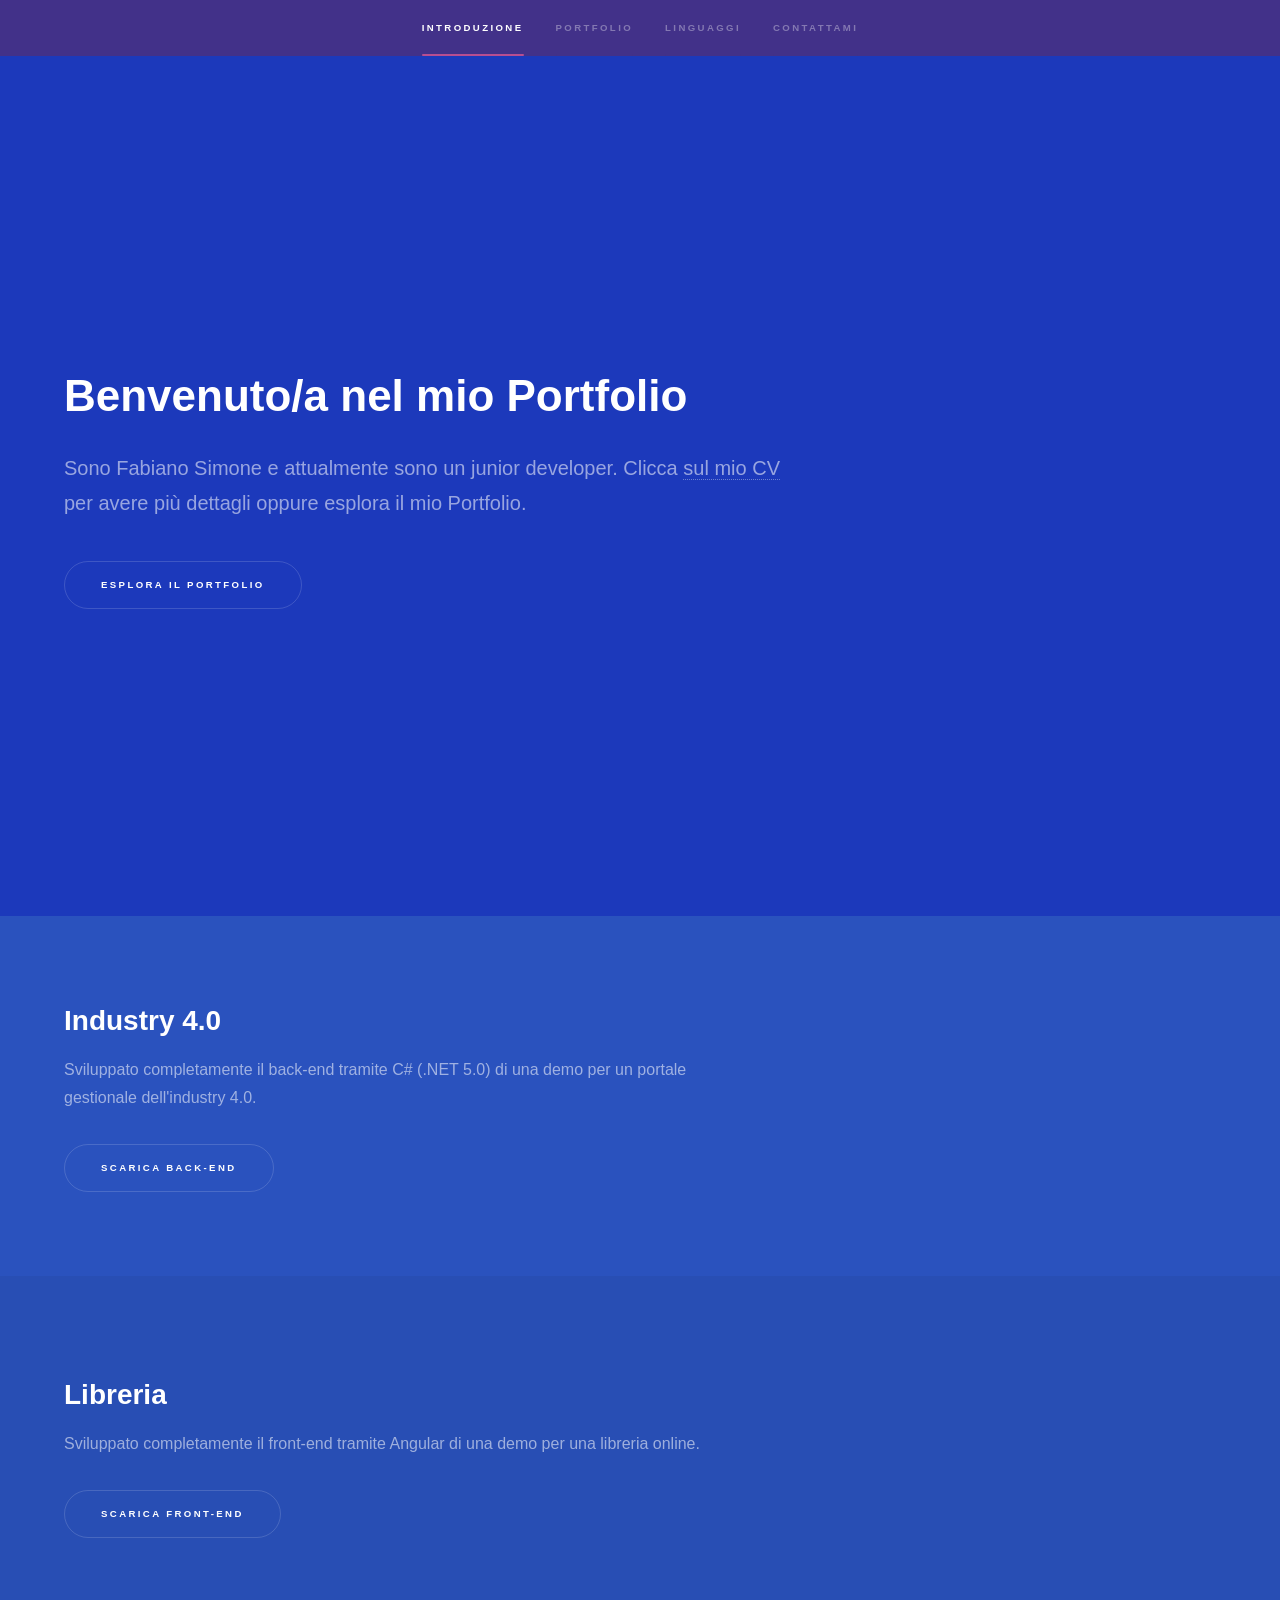
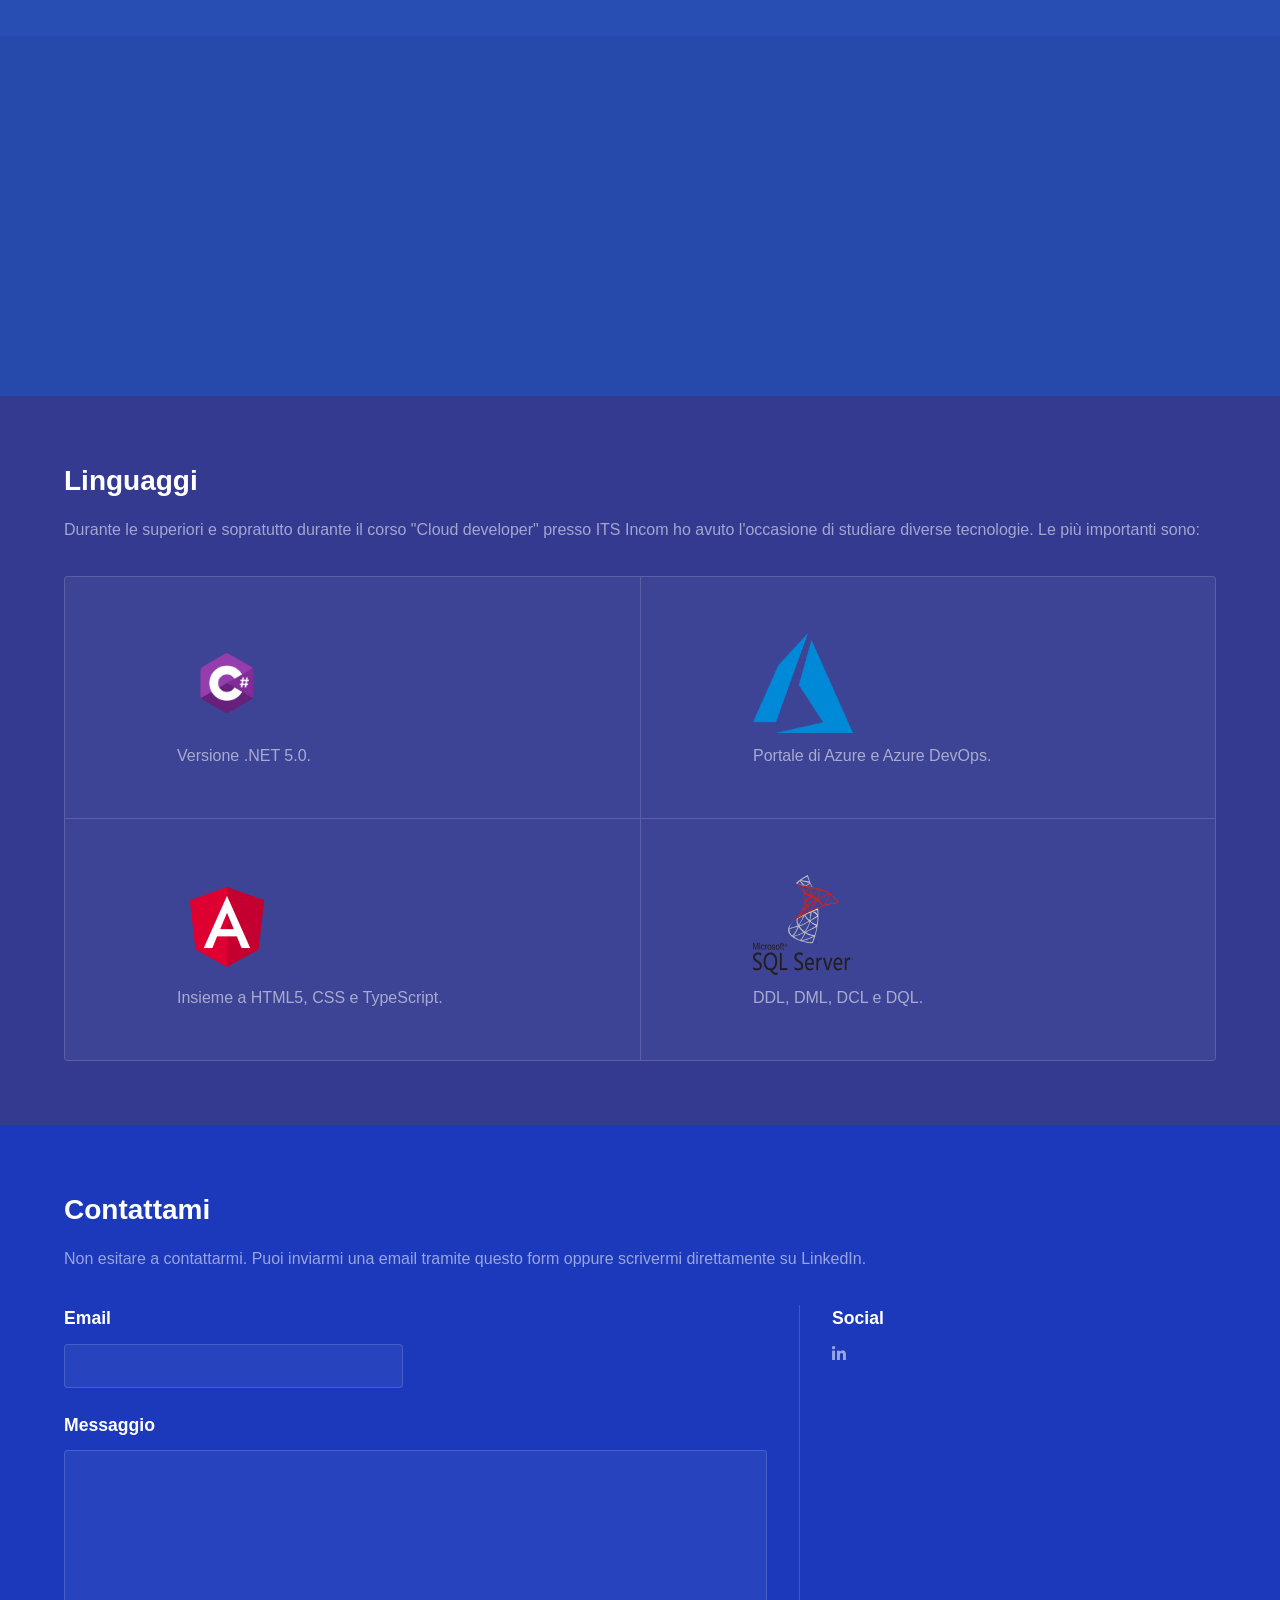
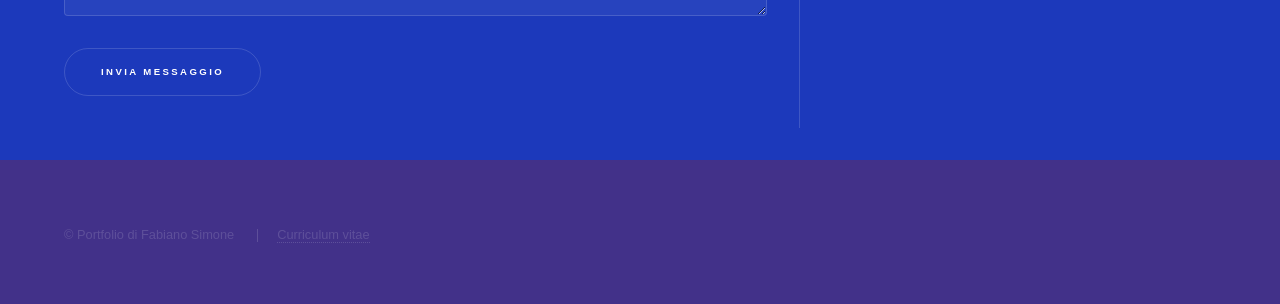
==== commit f5e2e4df: "Update index.html" ====
--- a/index.html
+++ b/index.html
@@ -1,5 +1,4 @@
 <!DOCTYPE HTML>
-
 <html>
 	<head>
 		<title>Portfolio Fabiano Simone</title>
@@ -47,7 +46,7 @@
 							<div class="content">
 								<div class="inner">
 									<h2>Industry 4.0</h2>
-									<p>Sviluppato completamente il back-end tramite C# (.Net 5.0) di una demo per un portale gestionale dell'industry 4.0.</p>
+									<p>Sviluppato completamente il back-end tramite C# (.NET 5.0) di una demo per un portale gestionale dell'industry 4.0.</p>
 									<ul class="actions">
 										<li><a href="assets/projects/Industry 4.0 - BE.zip" class="button">Scarica back-end</a></li>
 									</ul>
@@ -73,9 +72,10 @@
 							<div class="content">
 								<div class="inner">
 									<h2>Autoscuola Bussola</h2>
-									<p>Sviluppato l'intera demo (full stack) di una autoscuola tramite: SQL Server, C# (.Net 5.0) e Angular. </p>
+									<p>Sviluppato l'intera demo (full stack) di una autoscuola tramite: SQL Server, C# (.NET 5.0) e Angular. </p>
 									<ul class="actions">
 										<li><a href="assets/projects/Video - Autoscuola.mp4" class="button">Guarda il video</a></li>
+									
 									</ul>
 								</div>
 							</div>
@@ -92,7 +92,7 @@
 							<div class="features">
 								<section>
 									<img src="images/C-sharp.png" alt="" data-position="center center" />
-									<p>Durante il corso "Cloud developer" abbiamo studiato .Net 5.0.</p>
+									<p>Versione .NET 5.0.</p>
 								</section>
 								<section>
 									<img src="images/Azure.png" alt="" data-position="center center" />
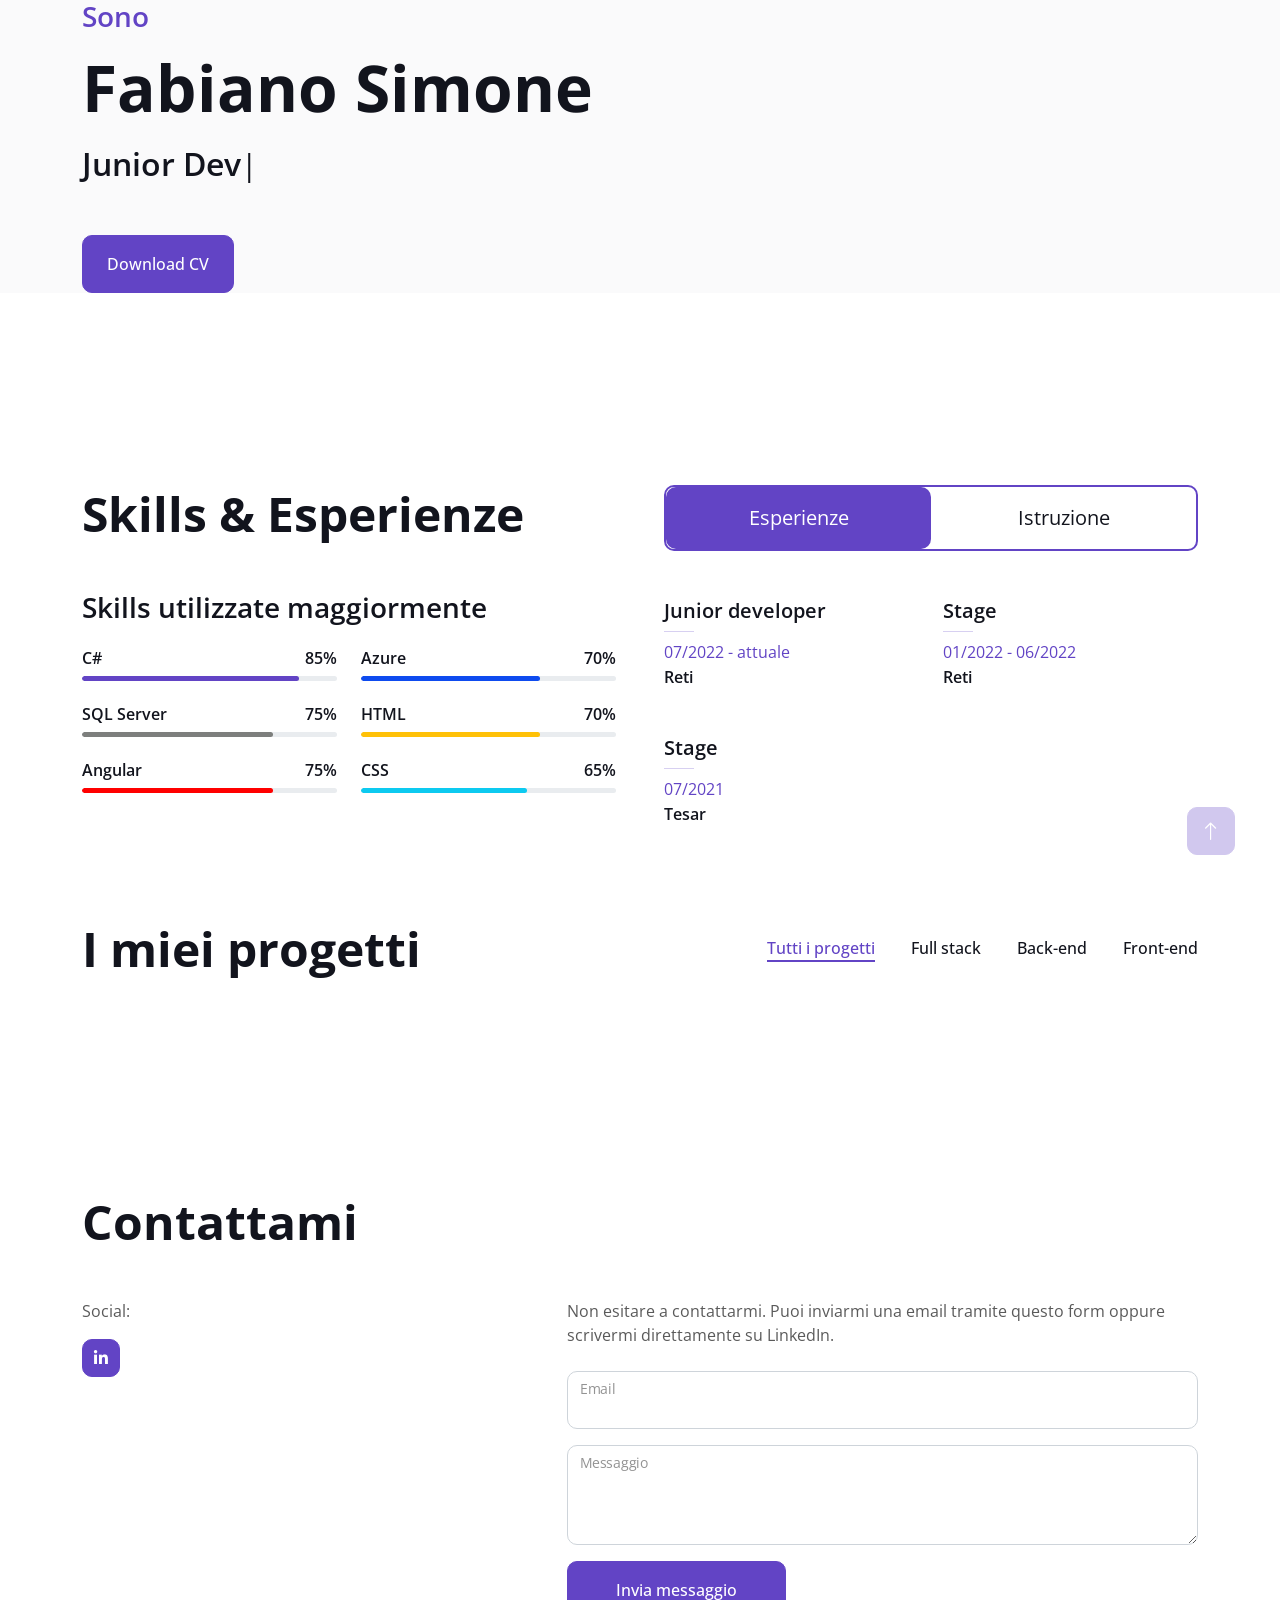
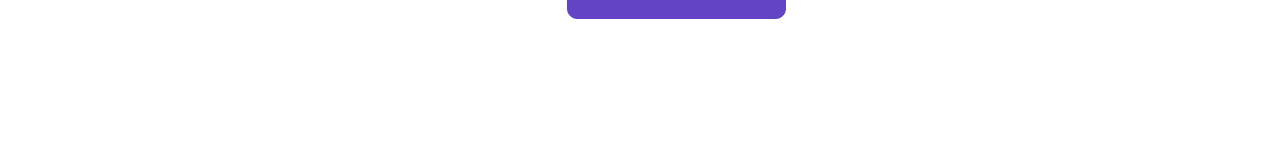
==== commit 4ab75748: "Cambiato template" ====
--- a/index.html
+++ b/index.html
@@ -1,187 +1,373 @@
-<!DOCTYPE HTML>
-<html>
-	<head>
-		<title>Portfolio Fabiano Simone</title>
-		<meta charset="utf-8" />
-		<meta name="viewport" content="width=device-width, initial-scale=1, user-scalable=no" />
-		<link rel="stylesheet" href="assets/css/main.css" />
-		<noscript><link rel="stylesheet" href="assets/css/noscript.css" /></noscript>
-	</head>
-	<body class="is-preload">
-
-		<!-- Sidebar -->
-			<section id="sidebar">
-				<div class="inner">
-					<nav>
-						<ul>
-							<li><a href="#intro">Introduzione</a></li>
-							<li><a href="#one">Portfolio</a></li>
-							<li><a href="#two">Linguaggi</a></li>
-							<li><a href="#three">Contattami</a></li>
-						</ul>
-					</nav>
-				</div>
-			</section>
-
-		<!-- Wrapper -->
-			<div id="wrapper">
-
-				<!-- Intro -->
-					<section id="intro" class="wrapper style1 fullscreen fade-up">
-						<div class="inner">
-							<h1>Benvenuto/a nel mio Portfolio</h1>
-							<p> Sono Fabiano Simone e attualmente sono un junior developer.
-								Clicca  <a target="_blank" href="assets/documents/Curriculum vitae - Portfolio.pdf">sul mio CV</a><br />
-							per avere più dettagli oppure esplora il mio Portfolio.</p>
-							<ul class="actions">
-								<li><a href="#one" class="button scrolly">Esplora il Portfolio</a></li>
-							</ul>
-						</div>
-					</section>
-
-				<!-- One -->
-					<section id="one" class="wrapper style2 spotlights">
-						<section>
-						 <!-- 	<a href="#" class="image"><img src="images/pic01.jpg" alt="" data-position="center center" /></a>  -->
-							<div class="content">
-								<div class="inner">
-									<h2>Industry 4.0</h2>
-									<p>Sviluppato completamente il back-end tramite C# (.NET 5.0) di una demo per un portale gestionale dell'industry 4.0.</p>
-									<ul class="actions">
-										<li><a href="assets/projects/Industry 4.0 - BE.zip" class="button">Scarica back-end</a></li>
-									</ul>
-								</div>
-							</div>
-						</section>
-
-						<section>
-						
-							<div class="content">
-								<div class="inner">
-									<h2>Libreria</h2>
-									<p>Sviluppato completamente il front-end tramite Angular di una demo per una libreria online.</p>
-									<ul class="actions">
-										<li><a href="assets/projects/Libreria 2.0 FE.zip" class="button">Scarica front-end</a></li>
-									</ul>
-								</div>
-							</div>
-						</section>
-
-						<section>
-							
-							<div class="content">
-								<div class="inner">
-									<h2>Autoscuola Bussola</h2>
-									<p>Sviluppato l'intera demo (full stack) di una autoscuola tramite: SQL Server, C# (.NET 5.0) e Angular. </p>
-									<ul class="actions">
-										<li><a href="assets/projects/Video - Autoscuola.mp4" class="button">Guarda il video</a></li>
-									
-									</ul>
-								</div>
-							</div>
-						</section>
-						
-						<!-- Aggiungi section -->
-					</section>
-
-				<!-- Two -->
-					<section id="two" class="wrapper style3 fade-up">
-						<div class="inner">
-							<h2>Linguaggi</h2>
-							<p>Durante le superiori e sopratutto durante il corso "Cloud developer" presso ITS Incom ho avuto l'occasione di studiare diverse tecnologie. Le più importanti sono:</p>
-							<div class="features">
-								<section>
-									<img src="images/C-sharp.png" alt="" data-position="center center" />
-									<p>Versione .NET 5.0.</p>
-								</section>
-								<section>
-									<img src="images/Azure.png" alt="" data-position="center center" />
-									<p>Portale di Azure e Azure DevOps.</p>
-								</section>
-								<section>
-									<img src="images/Angular.png" alt="" data-position="center center" />
-									<p>Insieme a HTML5, CSS e TypeScript.</p>
-								</section>
-								<section>
-									<img src="images/SQL Server.png" alt="" data-position="center center" />
-									<p>DDL, DML, DCL e DQL.</p>
-								</section>
-							
-							
-							</div>
-							
-						</div>
-					</section>
-
-				<!-- Three -->
-					<section id="three" class="wrapper style1 fade-up">
-						<div class="inner">
-							<h2>Contattami</h2>
-							<p>Non esitare a contattarmi. Puoi inviarmi una email tramite questo form oppure scrivermi direttamente su LinkedIn.</p>
-							<div class="split style1">
-								<section>
-									<form action="https://formspree.io/f/mwkyjakj"
-									method="POST">
-										<div class="fields">
-											<div class="field half">
-												<label for="email">Email</label>
-												<input type="email" name="email" id="email" />
-											</div>
-											<div class="field">
-												<label for="message">Messaggio</label>
-												<textarea name="message" id="message" rows="5"></textarea>
-											</div>
-										</div>
-										
-
-										<button type="submit">Invia messaggio</button>
-									</form>
-								</section>
-								<section>
-									<ul class="contact">
-										
-									<!--
-
-											<li>
-											<h3>Email</h3>
-											<a href="mailto:"></a>
-										</li>
-									-->
-										
-										<li>
-											<h3>Social</h3>
-											<ul class="icons">
-												 
-												<!-- <li><a href="#" class="icon brands fa-instagram"><span class="label">Instagram</span></a></li> -->
-												<li><a target="_blank" href="https://www.linkedin.com/in/fabiano-simone/" class="icon brands fa-linkedin-in"><span class="label">LinkedIn</span></a></li>
-											</ul>
-										</li>
-									</ul>
-								</section>
-							</div>
-						</div>
-					</section>
-
-			</div>
-
-		<!-- Footer -->
-			<footer id="footer" class="wrapper style1-alt">
-				<div class="inner">
-					<ul class="menu">
-						<li>&copy; Portfolio di Fabiano Simone</li>
-						<li> <a target="_blank" href="assets/documents/Curriculum vitae - Portfolio.pdf">Curriculum vitae</a> </li>
-					</ul>
-				</div>
-			</footer>
-
-		<!-- Scripts -->
-			<script src="assets/js/jquery.min.js"></script>
-			<script src="assets/js/jquery.scrollex.min.js"></script>
-			<script src="assets/js/jquery.scrolly.min.js"></script>
-			<script src="assets/js/browser.min.js"></script>
-			<script src="assets/js/breakpoints.min.js"></script>
-			<script src="assets/js/util.js"></script>
-			<script src="assets/js/main.js"></script>
-
-	</body>
+<!DOCTYPE html>
+<html lang="en">
+
+<head>
+    <meta charset="utf-8">
+    <title>Portfolio di Fabiano Simone</title>
+    <meta content="width=device-width, initial-scale=1.0" name="viewport">
+    <meta content="" name="keywords">
+    <meta content="" name="description">
+
+    <!-- Favicon -->
+    <link href="img/favicon.ico" rel="icon">
+
+    <!-- Google Web Fonts -->
+    <link rel="preconnect" href="https://fonts.googleapis.com">
+    <link rel="preconnect" href="https://fonts.gstatic.com" crossorigin>
+    <link href="https://fonts.googleapis.com/css2?family=Open+Sans:wght@400;500;600;700;800&display=swap" rel="stylesheet"> 
+
+    <!-- Icon Font Stylesheet -->
+    <link href="https://cdnjs.cloudflare.com/ajax/libs/font-awesome/5.10.0/css/all.min.css" rel="stylesheet">
+    <link href="https://cdn.jsdelivr.net/npm/bootstrap-icons@1.4.1/font/bootstrap-icons.css" rel="stylesheet">
+
+    <!-- Libraries Stylesheet -->
+    <link href="lib/animate/animate.min.css" rel="stylesheet">
+    <link href="lib/lightbox/css/lightbox.min.css" rel="stylesheet">
+    <link href="lib/owlcarousel/assets/owl.carousel.min.css" rel="stylesheet">
+
+    <!-- Customized Bootstrap Stylesheet -->
+    <link href="css/bootstrap.min.css" rel="stylesheet">
+
+    <!-- Template Stylesheet -->
+    <link href="css/style.css" rel="stylesheet">
+</head>
+
+<body data-bs-spy="scroll" data-bs-target=".navbar" data-bs-offset="51">
+    <!-- Spinner Start -->
+    <div id="spinner" class="show bg-white position-fixed translate-middle w-100 vh-100 top-50 start-50 d-flex align-items-center justify-content-center">
+        <div class="spinner-border text-primary" style="width: 3rem; height: 3rem;" role="status">
+            <span class="sr-only">Loading...</span>
+        </div>
+    </div>
+    <!-- Spinner End -->
+
+
+ 
+
+
+    <!-- Header Start -->
+    <div class="container-fluid bg-light my-6 mt-0" id="home">
+        <div class="container">
+            <div class="row g-5 align-items-center">
+                <div class="col-lg-6 py-6 pb-0 pt-lg-0">
+                    <h3 class="text-primary mb-3">Sono</h3>
+                    <h1 class="display-3 mb-3">Fabiano Simone</h1>
+                    <h2 class="typed-text-output d-inline"></h2>
+                    <div class="typed-text d-none">Junior Developer, Motociclista
+                        </div>
+                    <div class="d-flex align-items-center pt-5">
+                        <a href="assets/documents/Curriculum vitae - Portfolio.pdf" target="_blank" class="btn btn-primary py-3 px-4 me-5">Download CV</a>
+                       <!--
+
+                         <button type="button" class="btn-play" data-bs-toggle="modal"
+                            data-src=" data-bs-target="#videoModal">
+                            <span></span>
+                        </button>
+                        <h5 class="ms-4 mb-0 d-none d-sm-block">Play Video</h5>
+
+                       -->
+                    </div>
+                </div>
+               <!--
+                 <div class="col-lg-6">
+                    <img class="img-fluid" src="img/profile.png" alt="">
+                </div>
+               -->
+            </div>
+        </div>
+    </div>
+    <!-- Header End -->
+
+
+    <!-- Video Modal Start -->
+
+    <!--
+
+        <div class="modal modal-video fade" id="videoModal" tabindex="-1" aria-labelledby="exampleModalLabel" aria-hidden="true">
+        <div class="modal-dialog">
+            <div class="modal-content rounded-0">
+                <div class="modal-header">
+                    <h3 class="modal-title" id="exampleModalLabel">Youtube Video</h3>
+                    <button type="button" class="btn-close" data-bs-dismiss="modal" aria-label="Close"></button>
+                </div>
+                <div class="modal-body">
+                   
+                    <div class="ratio ratio-16x9">
+                        <iframe class="embed-responsive-item" src="" id="video" allowfullscreen allowscriptaccess="always"
+                            allow="autoplay"></iframe>
+                    </div>
+                </div>
+            </div>
+        </div>
+    </div>
+
+    -->
+    
+    <!-- Video Modal End -->
+
+
+
+
+    <!-- Expertise Start -->
+    <div class="container-xxl py-6 pb-5" id="skill">
+        <div class="container">
+            <div class="row g-5">
+                <div class="col-lg-6 wow fadeInUp" data-wow-delay="0.1s">
+                    <h1 class="display-5 mb-5">Skills & Esperienze</h1>
+                   <!--  <p class="mb-4">Skills che uso frequentemente:</p> -->
+                    <h3 class="mb-4">Skills utilizzate maggiormente</h3>
+                    <div class="row align-items-center">
+                        <div class="col-md-6">
+                            <div class="skill mb-4">
+                                <div class="d-flex justify-content-between">
+                                    <h6 class="font-weight-bold">C#</h6>
+                                    <h6 class="font-weight-bold">85%</h6>
+                                </div>
+                                <div class="progress">
+                                    <div class="progress-bar bg-primary" role="progressbar" aria-valuenow="85" aria-valuemin="0" aria-valuemax="100"></div>
+                                </div>
+                            </div>
+                            <div class="skill mb-4">
+                                <div class="d-flex justify-content-between">
+                                    <h6 class="font-weight-bold">SQL Server</h6>
+                                    <h6 class="font-weight-bold">75%</h6>
+                                </div>
+                                <div class="progress">
+                                    <div class="progress-bar bg-danger" role="progressbar" aria-valuenow="75" aria-valuemin="0" aria-valuemax="100"></div>
+                                </div>
+                            </div>
+                            <div class="skill mb-4">
+                                <div class="d-flex justify-content-between">
+                                    <h6 class="font-weight-bold">Angular</h6>
+                                    <h6 class="font-weight-bold">75%</h6>
+                                </div>
+                                <div class="progress">
+                                    <div class="progress-bar bg-red" role="progressbar" aria-valuenow="75" aria-valuemin="0" aria-valuemax="100"></div>
+                                </div>
+                            </div>
+                        </div>
+                        <div class="col-md-6">
+                           
+                           
+                            <div class="skill mb-4">
+                                <div class="d-flex justify-content-between">
+                                    <h6 class="font-weight-bold">Azure</h6>
+                                    <h6 class="font-weight-bold">70%</h6>
+                                </div>
+                                <div class="progress">
+                                    <div class="progress-bar bg-blu" role="progressbar" aria-valuenow="70" aria-valuemin="0" aria-valuemax="100"></div>
+                                </div>
+                            </div>
+                            <div class="skill mb-4">
+                                <div class="d-flex justify-content-between">
+                                    <h6 class="font-weight-bold">HTML</h6>
+                                    <h6 class="font-weight-bold">70%</h6>
+                                </div>
+                                <div class="progress">
+                                    <div class="progress-bar bg-warning" role="progressbar" aria-valuenow="70" aria-valuemin="0" aria-valuemax="100"></div>
+                                </div>
+                            </div>
+                            <div class="skill mb-4">
+                                <div class="d-flex justify-content-between">
+                                    <h6 class="font-weight-bold">CSS</h6>
+                                    <h6 class="font-weight-bold">65%</h6>
+                                </div>
+                                <div class="progress">
+                                    <div class="progress-bar  bg-info" role="progressbar" aria-valuenow="65" aria-valuemin="0" aria-valuemax="100"></div>
+                                </div>
+                            </div>
+                        </div>
+                    </div>
+                </div>
+                <div class="col-lg-6 wow fadeInUp" data-wow-delay="0.5s">
+                    <ul class="nav nav-pills rounded border border-2 border-primary mb-5">
+                        <li class="nav-item w-50">
+                            <button class="nav-link w-100 py-3 fs-5 active" data-bs-toggle="pill" href="#tab-1">Esperienze</button>
+                        </li>
+                        <li class="nav-item w-50">
+                            <button class="nav-link w-100 py-3 fs-5" data-bs-toggle="pill" href="#tab-2">Istruzione</button>
+                        </li>
+                    </ul>
+                    <div class="tab-content">
+                        <div id="tab-1" class="tab-pane fade show p-0 active">
+                            <div class="row gy-5 gx-4">
+                                <div class="col-sm-6">
+                                    <h5>Junior developer</h5>
+                                    <hr class="text-primary my-2">
+                                    <p class="text-primary mb-1">07/2022 - attuale</p>
+                                    <h6 class="mb-0">Reti</h6>
+                                </div>
+                                <div class="col-sm-6">
+                                    <h5>Stage</h5>
+                                    <hr class="text-primary my-2">
+                                    <p class="text-primary mb-1">01/2022 - 06/2022</p>
+                                    <h6 class="mb-0">Reti</h6>
+                                </div>
+                                <div class="col-sm-6">
+                                    <h5>Stage</h5>
+                                    <hr class="text-primary my-2">
+                                    <p class="text-primary mb-1">07/2021</p>
+                                    <h6 class="mb-0">Tesar</h6>
+                                </div>
+                                
+                            </div>
+                        </div>
+                        <div id="tab-2" class="tab-pane fade show p-0">
+                            <div class="row gy-5 gx-4">
+                                <div class="col-sm-6">
+                                    <h5>Corso Cloud developer</h5>
+                                    <hr class="text-primary my-2">
+                                    <p class="text-primary mb-1">2020 - 2022</p>
+                                    <h6 class="mb-0">ITS Incom</h6>
+                                </div>
+                                <div class="col-sm-6">
+                                    <h5>Diploma informatica e telecomunicazioni</h5>
+                                    <hr class="text-primary my-2">
+                                    <p class="text-primary mb-1">2020</p>
+                                    <h6 class="mb-0">ITIS Giulio Riva</h6>
+                                </div>
+                              
+                            </div>
+                        </div>
+                    </div>
+                </div>
+            </div>
+        </div>
+    </div>
+    <!-- Expertise End -->
+
+
+
+
+    <!-- Projects Start -->
+    <div class="container-xxl py-6 pt-5" id="project">
+        <div class="container">
+            <div class="row g-5 mb-5 align-items-center wow fadeInUp" data-wow-delay="0.1s">
+                <div class="col-lg-6">
+                    <h1 class="display-5 mb-0">I miei progetti</h1>
+                </div>
+                <div class="col-lg-6 text-lg-end">
+                    <ul class="list-inline mx-n3 mb-0" id="portfolio-flters">
+                        <li class="mx-3 active" data-filter="*">Tutti i progetti</li>
+                        <li class="mx-3" data-filter=".first">Full stack</li>
+                        <li class="mx-3" data-filter=".second">Back-end</li>
+                        <li class="mx-3" data-filter=".third">Front-end</li>
+                    </ul>
+                </div>
+            </div>
+            <div class="row g-4 portfolio-container wow fadeInUp" data-wow-delay="0.1s">
+                <div class="col-lg-4 col-md-6 portfolio-item first">
+                    <div class="portfolio-img rounded overflow-hidden">
+                        <img class="img-fluid" src="assets/img/Autoscuola.jpeg" alt="">
+                        <div class="portfolio-btn">
+                            <a class="btn btn-lg-square btn-outline-secondary border-2 mx-1" href="assets/projects/Video - Autoscuola.mp4" target="_blank"><i class="bi bi-eye"></i></a>
+                        </div>
+                    </div>
+                </div>
+                <div class="col-lg-4 col-md-6 portfolio-item third">
+                    <div class="portfolio-img rounded overflow-hidden">
+                        <img class="img-fluid" src="assets/img/Libreria.jpg" alt="">
+                        <div class="portfolio-btn">
+                            <a class="btn btn-lg-square btn-outline-secondary border-2 mx-1" href="assets/projects/Libreria 2.0 FE.zip"><i class="bi bi-download"></i></a>
+
+                        </div>
+                    </div>
+                </div>
+                <div class="col-lg-4 col-md-6 portfolio-item second">
+                    <div class="portfolio-img rounded overflow-hidden">
+                        <img class="img-fluid" src="assets/img/Industry-4-0.jpg" alt="">
+                        <div class="portfolio-btn">
+                            <a class="btn btn-lg-square btn-outline-secondary border-2 mx-1" href="assets/projects/Industry 4.0 - BE.zip"><i class="bi bi-download"></i></a>
+
+                        </div>
+                    </div>
+                </div>
+   
+               
+            </div>
+        </div>
+    </div>
+    <!-- Projects End -->
+
+
+
+
+
+
+
+    <!-- Contact Start -->
+    <div class="container-xxl pb-5" id="contact">
+        <div class="container py-5">
+            <div class="row g-5 mb-5 wow fadeInUp" data-wow-delay="0.1s">
+                <div class="col-lg-6">
+                    <h1 class="display-5 mb-0">Contattami</h1>
+                </div>
+               
+            </div>
+            <div class="row g-5">
+                <div class="col-lg-5 col-md-6 wow fadeInUp" data-wow-delay="0.1s">
+                   
+                    <p class="mb-2">Social:</p>
+                    <div class="d-flex pt-2">
+                        
+                        <a class="btn btn-square btn-primary me-2" target="_blank" href="https://www.linkedin.com/in/fabiano-simone/" ><i class="fab fa-linkedin-in"></i></a>
+                    </div>
+                </div>
+                <div class="col-lg-7 col-md-6 wow fadeInUp" data-wow-delay="0.5s">
+                    <p class="mb-4">Non esitare a contattarmi. Puoi inviarmi una email tramite questo form oppure scrivermi direttamente su LinkedIn.</p>
+                    <form action="https://formspree.io/f/mwkyjakj"
+                    method="POST">
+                        <div class="row g-3">
+                            
+                            <div class="col-md-12">
+                                <div class="form-floating">
+                                    <input type="email" class="form-control" id="email"   name="email" >
+                                    <label for="email">Email</label>
+                                </div>
+                            </div>
+            
+                            <div class="col-12">
+                                <div class="form-floating">
+                                    <textarea class="form-control"  name="message" id="message" style="height: 100px"></textarea>
+                                    <label for="message">Messaggio</label>
+                                </div>
+                            </div>
+                            <div class="col-12">
+                                <button class="btn btn-primary py-3 px-5" type="submit">Invia messaggio</button>
+                            </div>
+                        </div>
+                    </form>
+                </div>
+            </div>
+        </div>
+    </div>
+    <!-- Contact End -->
+
+
+
+
+
+   
+
+
+    <!-- Back to Top -->
+    <a href="#" class="btn btn-lg btn-primary btn-lg-square back-to-top"><i class="bi bi-arrow-up"></i></a>
+
+
+    <!-- JavaScript Libraries -->
+    <script src="https://code.jquery.com/jquery-3.4.1.min.js"></script>
+    <script src="https://cdn.jsdelivr.net/npm/bootstrap@5.0.0/dist/js/bootstrap.bundle.min.js"></script>
+    <script src="lib/wow/wow.min.js"></script>
+    <script src="lib/easing/easing.min.js"></script>
+    <script src="lib/waypoints/waypoints.min.js"></script>
+    <script src="lib/typed/typed.min.js"></script>
+    <script src="lib/counterup/counterup.min.js"></script>
+    <script src="lib/owlcarousel/owl.carousel.min.js"></script>
+    <script src="lib/isotope/isotope.pkgd.min.js"></script>
+    <script src="lib/lightbox/js/lightbox.min.js"></script>
+
+    <!-- Template Javascript -->
+    <script src="js/main.js"></script>
+</body>
+
 </html>
--- a/css/style.css
+++ b/css/style.css
@@ -0,0 +1,430 @@
+/********** Template CSS **********/
+:root {
+    --primary: #6244C5;
+    --secondary: #FFC448;
+    --light: #FAFAFB;
+    --dark: #12141D;
+}
+
+.back-to-top {
+    position: fixed;
+    display: none;
+    right: 45px;
+    bottom: 45px;
+    z-index: 99;
+}
+
+.my-6 {
+    margin-top: 6rem;
+    margin-bottom: 6rem;
+}
+
+.py-6 {
+    padding-top: 6rem;
+    padding-bottom: 6rem;
+}
+
+
+/*** Spinner ***/
+#spinner {
+    opacity: 0;
+    visibility: hidden;
+    transition: opacity .5s ease-out, visibility 0s linear .5s;
+    z-index: 99999;
+}
+
+#spinner.show {
+    transition: opacity .5s ease-out, visibility 0s linear 0s;
+    visibility: visible;
+    opacity: 1;
+}
+
+
+/*** Button ***/
+.btn {
+    font-weight: 500;
+    transition: .5s;
+}
+
+.btn.btn-primary,
+.btn.btn-secondary {
+    color: #FFFFFF;
+}
+
+.btn-square {
+    width: 38px;
+    height: 38px;
+}
+
+.btn-sm-square {
+    width: 32px;
+    height: 32px;
+}
+
+.btn-lg-square {
+    width: 48px;
+    height: 48px;
+}
+
+.btn-square,
+.btn-sm-square,
+.btn-lg-square {
+    padding: 0;
+    display: flex;
+    align-items: center;
+    justify-content: center;
+    font-weight: normal;
+}
+
+
+/*** Navbar ***/
+.navbar.fixed-top {
+    display: none;
+    transition: .5s;
+}
+
+.navbar .navbar-nav .nav-link {
+    padding: 20px 15px;
+    color: var(--dark);
+    font-size: 18px;
+    font-weight: 600;
+    outline: none;
+}
+
+.navbar .navbar-nav .nav-link:hover,
+.navbar .navbar-nav .nav-link.active {
+    color: var(--primary);
+}
+
+@media (max-width: 991.98px) {
+    .navbar .navbar-nav .nav-link  {
+        padding: 10px 0;
+    }
+}
+
+
+/*** Header ***/
+#home {
+    margin-bottom: 6rem;
+    background: url(../assets/img/bg-header.png) left top no-repeat;
+}
+
+.typed-cursor {
+    font-size: 30px;
+    color: var(--dark);
+}
+
+.btn-play {
+    position: relative;
+    display: block;
+    box-sizing: content-box;
+    width: 16px;
+    height: 26px;
+    border-radius: 100%;
+    border: none;
+    outline: none !important;
+    padding: 18px 20px 20px 28px;
+    background: var(--primary);
+}
+
+.btn-play:before {
+    content: "";
+    position: absolute;
+    z-index: 0;
+    left: 50%;
+    top: 50%;
+    transform: translateX(-50%) translateY(-50%);
+    display: block;
+    width: 60px;
+    height: 60px;
+    background: var(--primary);
+    border-radius: 100%;
+    animation: pulse-border 1500ms ease-out infinite;
+}
+
+.btn-play:after {
+    content: "";
+    position: absolute;
+    z-index: 1;
+    left: 50%;
+    top: 50%;
+    transform: translateX(-50%) translateY(-50%);
+    display: block;
+    width: 60px;
+    height: 60px;
+    background: #FFFFFF;
+    border-radius: 100%;
+    transition: all 200ms;
+}
+
+.btn-play span {
+    display: block;
+    position: relative;
+    z-index: 3;
+    width: 0;
+    height: 0;
+    left: -1px;
+    border-left: 16px solid var(--primary);
+    border-top: 11px solid transparent;
+    border-bottom: 11px solid transparent;
+}
+
+@keyframes pulse-border {
+    0% {
+        transform: translateX(-50%) translateY(-50%) translateZ(0) scale(1);
+        opacity: 1;
+    }
+
+    100% {
+        transform: translateX(-50%) translateY(-50%) translateZ(0) scale(2);
+        opacity: 0;
+    }
+}
+
+.modal-video .modal-dialog {
+    position: relative;
+    max-width: 800px;
+    margin: 60px auto 0 auto;
+}
+
+.modal-video .modal-body {
+    position: relative;
+    padding: 0px;
+}
+
+.modal-video .close {
+    position: absolute;
+    width: 30px;
+    height: 30px;
+    right: 0px;
+    top: -30px;
+    z-index: 999;
+    font-size: 30px;
+    font-weight: normal;
+    color: #FFFFFF;
+    background: #000000;
+    opacity: 1;
+}
+
+
+/*** About ***/
+#about .years .display-1 {
+    font-size: 10rem;
+    line-height: 9rem;
+}
+
+#about .years h5 {
+    letter-spacing: 30px;
+    margin-right: -30px;
+}
+
+
+/*** Skills ***/
+#skill .progress {
+    height: 5px;
+    border-radius: 5px;
+}
+
+#skill .progress .progress-bar {
+    width: 0px;
+    border-radius: 5px;
+    transition: 3s;
+}
+
+#skill .nav-pills .nav-link {
+    color: var(--dark);
+}
+
+#skill .nav-pills .nav-link.active {
+    color: #FFFFFF;
+}
+
+#skill .tab-content hr {
+    width: 30px;
+}
+
+
+/*** Service ***/
+.service-item .bg-icon {
+    width: 100px;
+    height: 100px;
+    display: flex;
+    align-items: center;
+    justify-content: center;
+    background: url(../assets/img/bg-icon.png) center center no-repeat;
+    background-size: cover;
+}
+
+
+/*** Project Portfolio ***/
+#portfolio-flters li {
+    display: inline-block;
+    font-weight: 500;
+    color: var(--dark);
+    cursor: pointer;
+    transition: .5s;
+    border-bottom: 2px solid transparent;
+}
+
+#portfolio-flters li:hover,
+#portfolio-flters li.active {
+    color: var(--primary);
+    border-color: var(--primary);
+}
+
+.portfolio-img {
+    position: relative;
+}
+
+.portfolio-btn {
+    position: absolute;
+    width: 100%;
+    height: 100%;
+    top: 0;
+    left: 0;
+    background: rgba(98, 68, 197, .9);
+    display: flex;
+    align-items: flex-end;
+    justify-content: flex-start;
+    padding: 30px;
+    padding-bottom: 100px !important;
+    opacity: 0;
+    transition: .5s;
+}
+
+.portfolio-item:hover .portfolio-btn {
+    opacity: 1;
+    padding-bottom: 30px !important;
+}
+
+
+/*** Team ***/
+.team-item img {
+    transition: .5s;
+}
+
+.team-item:hover img {
+    opacity: .7;
+}
+
+.team-item .team-text {
+    position: absolute;
+    left: 0;
+    right: 60px;
+    bottom: 30px;
+    display: flex;
+    align-items: center;
+    justify-content: space-between;
+    opacity: 0;
+    transition: .5s;
+}
+
+.team-item:hover .team-text {
+    right: 30px;
+    opacity: 1;
+}
+
+.team-item .team-text div {
+    transition: .5s;
+}
+
+.team-item:hover .team-text div {
+    margin-left: 30px;
+}
+
+
+/*** Testimonial ***/
+.testimonial-left,
+.testimonial-right {
+    position: relative;
+}
+
+.testimonial-left img,
+.testimonial-right img {
+    position: absolute;
+    padding: 5px;
+    border: 1px solid var(--secondary);
+    border-radius: 70px;
+}
+
+.testimonial-left img:nth-child(1),
+.testimonial-right img:nth-child(3) {
+    width: 70px;
+    height: 70px;
+    top: 10%;
+    left: 50%;
+    transform: translateX(-50%);
+}
+
+.testimonial-left img:nth-child(2),
+.testimonial-right img:nth-child(2) {
+    width: 60px;
+    height: 60px;
+    top: 50%;
+    left: 10%;
+    transform: translateY(-50%);
+}
+
+.testimonial-left img:nth-child(3),
+.testimonial-right img:nth-child(1) {
+    width: 50px;
+    height: 50px;
+    bottom: 10%;
+    right: 10%;
+}
+
+.testimonial-carousel .owl-item img {
+    width: 120px;
+    height: 120px;
+}
+
+.testimonial-carousel .testimonial-icon {
+    position: absolute;
+    width: 40px;
+    height: 40px;
+    left: 50%;
+    bottom: -15px;
+    transform: translateX(-50%);
+    display: flex;
+    align-items: center;
+    justify-content: center;
+    background: #FFFFFF;
+    border: 1px solid var(--secondary);
+    border-radius: 60px;
+}
+
+.testimonial-carousel .owl-dots {
+    height: 40px;
+    margin-top: 25px;
+    display: flex;
+    align-items: center;
+    justify-content: center;
+}
+
+.testimonial-carousel .owl-dot {
+    position: relative;
+    display: inline-block;
+    margin: 0 5px;
+    width: 30px;
+    height: 30px;
+    background: #FFFFFF;
+    border: 2px solid var(--secondary);
+    border-radius: 30px;
+    transition: .5s;
+}
+
+.testimonial-carousel .owl-dot::after {
+    position: absolute;
+    content: "";
+    width: 16px;
+    height: 16px;
+    top: 5px;
+    left: 5px;
+    border-radius: 16px;
+    background: var(--secondary);
+    transition: .5s;
+}
+
+.testimonial-carousel .owl-dot.active::after {
+    background: var(--primary);
+}
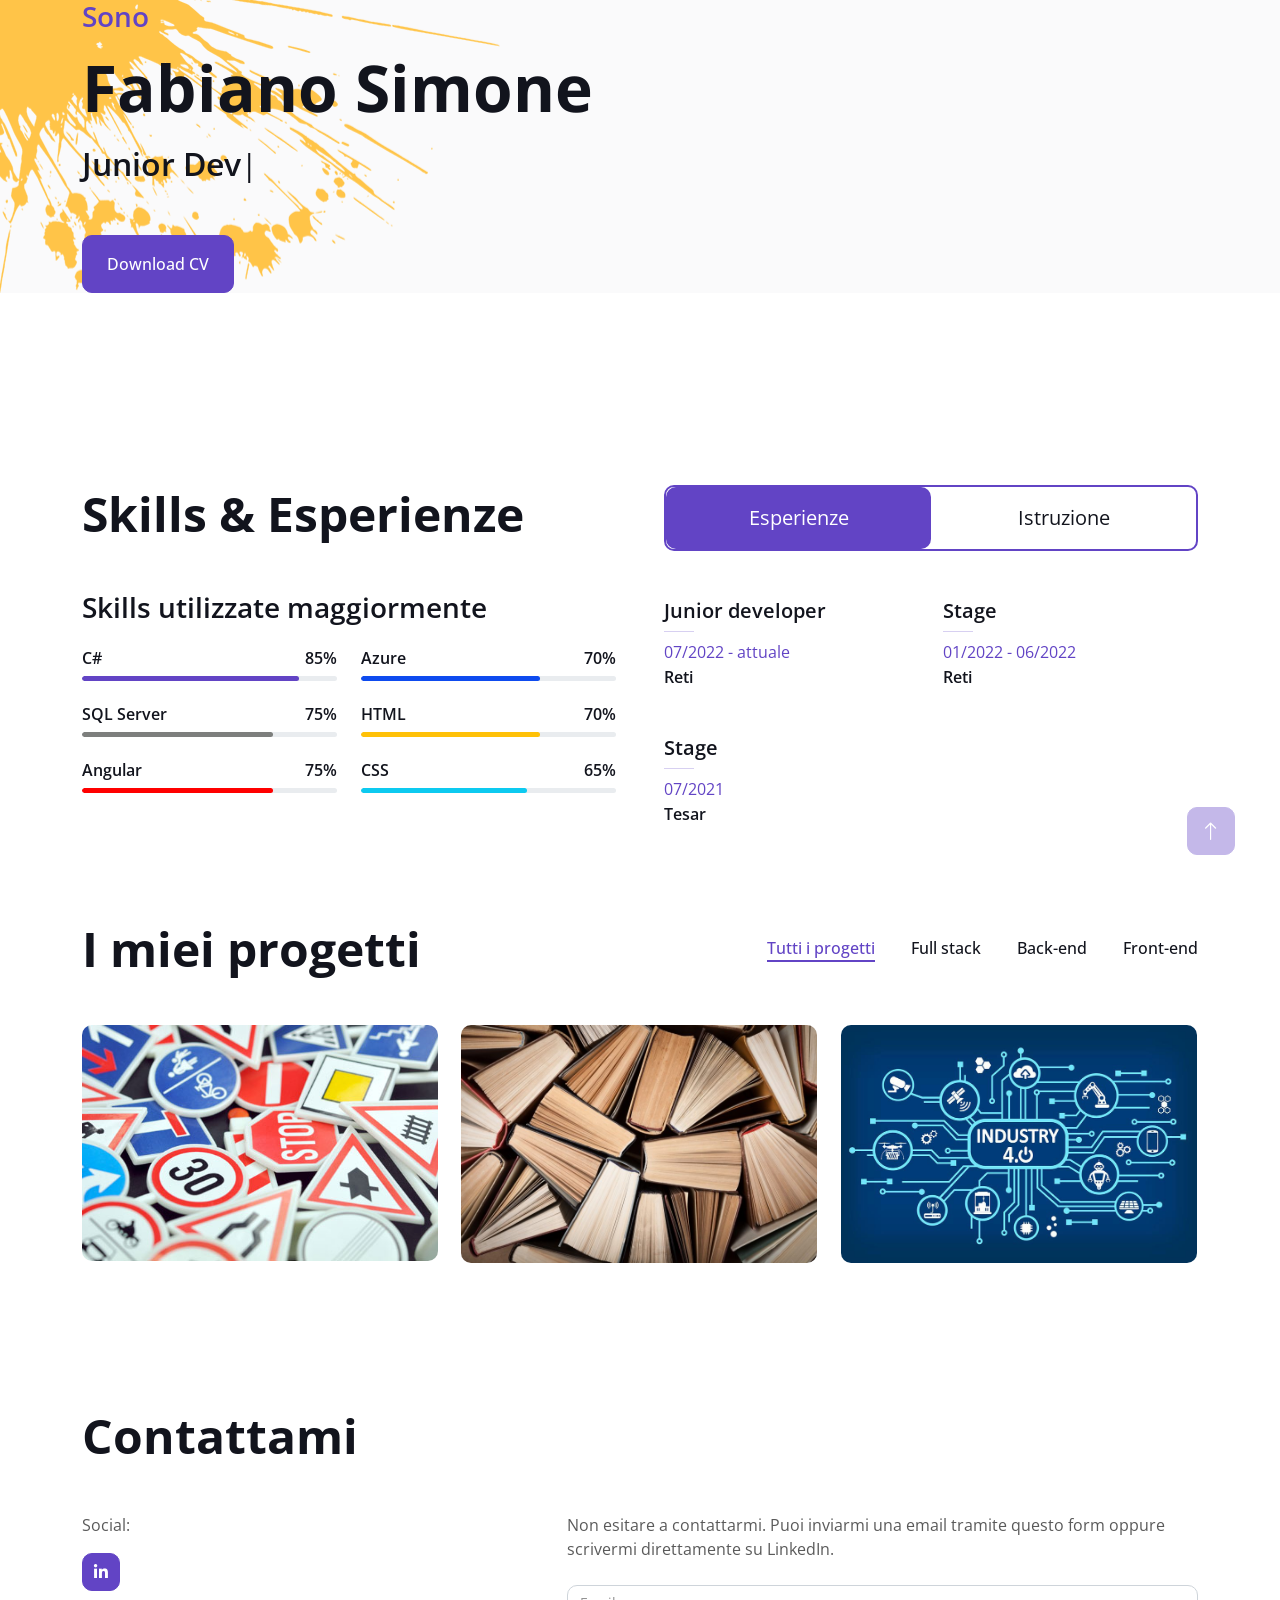
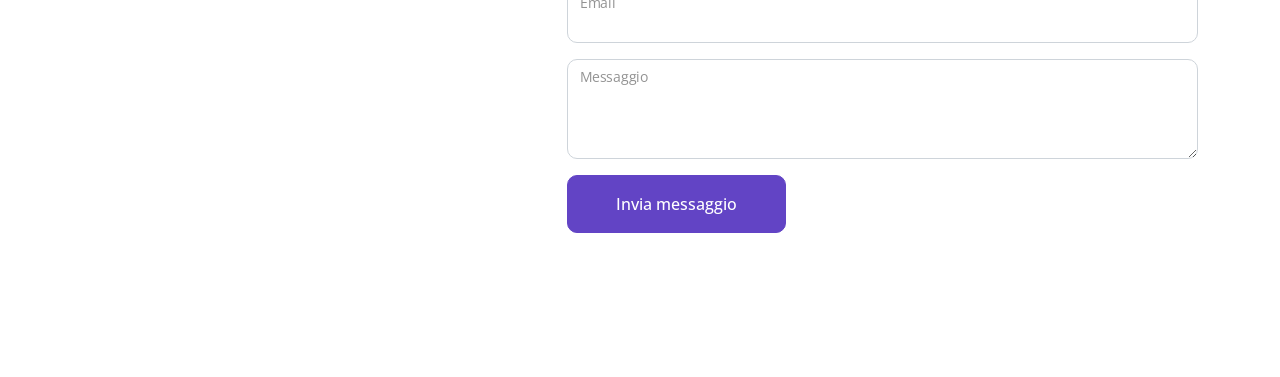
==== commit fc26b611: "Fix bug form" ====
--- a/index.html
+++ b/index.html
@@ -53,7 +53,7 @@
                     <h3 class="text-primary mb-3">Sono</h3>
                     <h1 class="display-3 mb-3">Fabiano Simone</h1>
                     <h2 class="typed-text-output d-inline"></h2>
-                    <div class="typed-text d-none">Junior Developer, Motociclista
+                    <div class="typed-text d-none">Junior Developer, Motociclista, Comandante
                         </div>
                     <div class="d-flex align-items-center pt-5">
                         <a href="assets/documents/Curriculum vitae - Portfolio.pdf" target="_blank" class="btn btn-primary py-3 px-4 me-5">Download CV</a>
@@ -321,14 +321,14 @@
                             
                             <div class="col-md-12">
                                 <div class="form-floating">
-                                    <input type="email" class="form-control" id="email"   name="email" >
+                                    <input type="email" class="form-control" id="email"   name="email"  required >
                                     <label for="email">Email</label>
                                 </div>
                             </div>
             
                             <div class="col-12">
                                 <div class="form-floating">
-                                    <textarea class="form-control"  name="message" id="message" style="height: 100px"></textarea>
+                                    <textarea class="form-control"  name="message" id="message" style="height: 100px" required></textarea>
                                     <label for="message">Messaggio</label>
                                 </div>
                             </div>
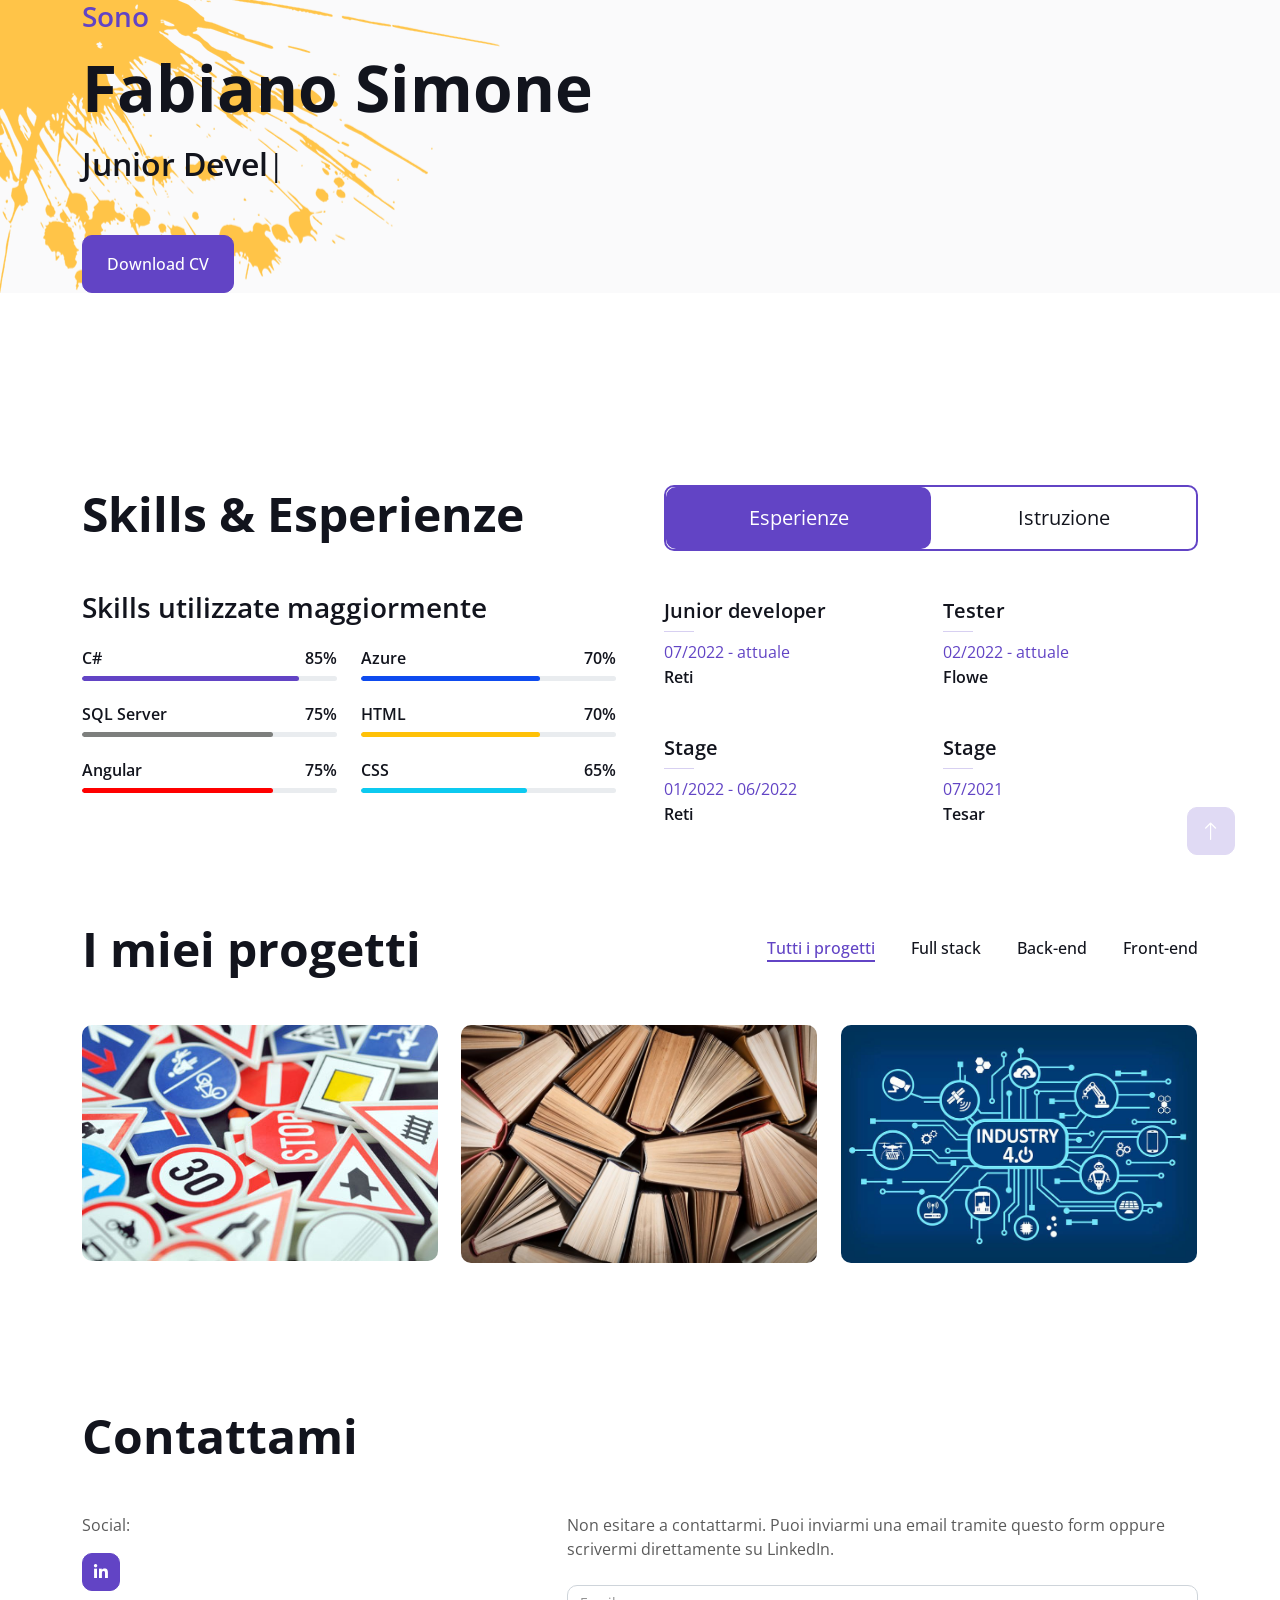
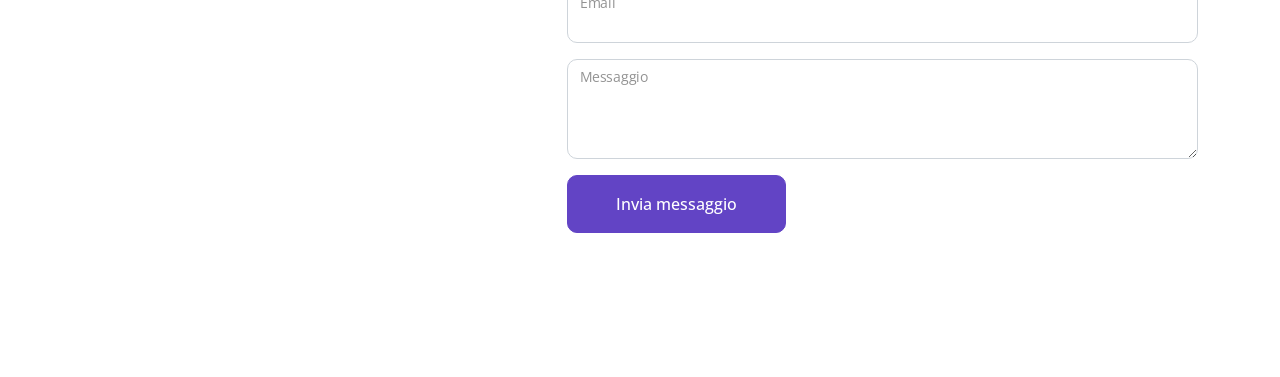
==== commit 518dfccf: "Aggiunta l'esperienza di Flowe" ====
--- a/index.html
+++ b/index.html
@@ -198,6 +198,12 @@
                                     <h6 class="mb-0">Reti</h6>
                                 </div>
                                 <div class="col-sm-6">
+                                    <h5>Tester</h5>
+                                    <hr class="text-primary my-2">
+                                    <p class="text-primary mb-1">02/2022 - attuale</p>
+                                    <h6 class="mb-0">Flowe</h6>
+                                </div>
+                                <div class="col-sm-6">
                                     <h5>Stage</h5>
                                     <hr class="text-primary my-2">
                                     <p class="text-primary mb-1">01/2022 - 06/2022</p>
